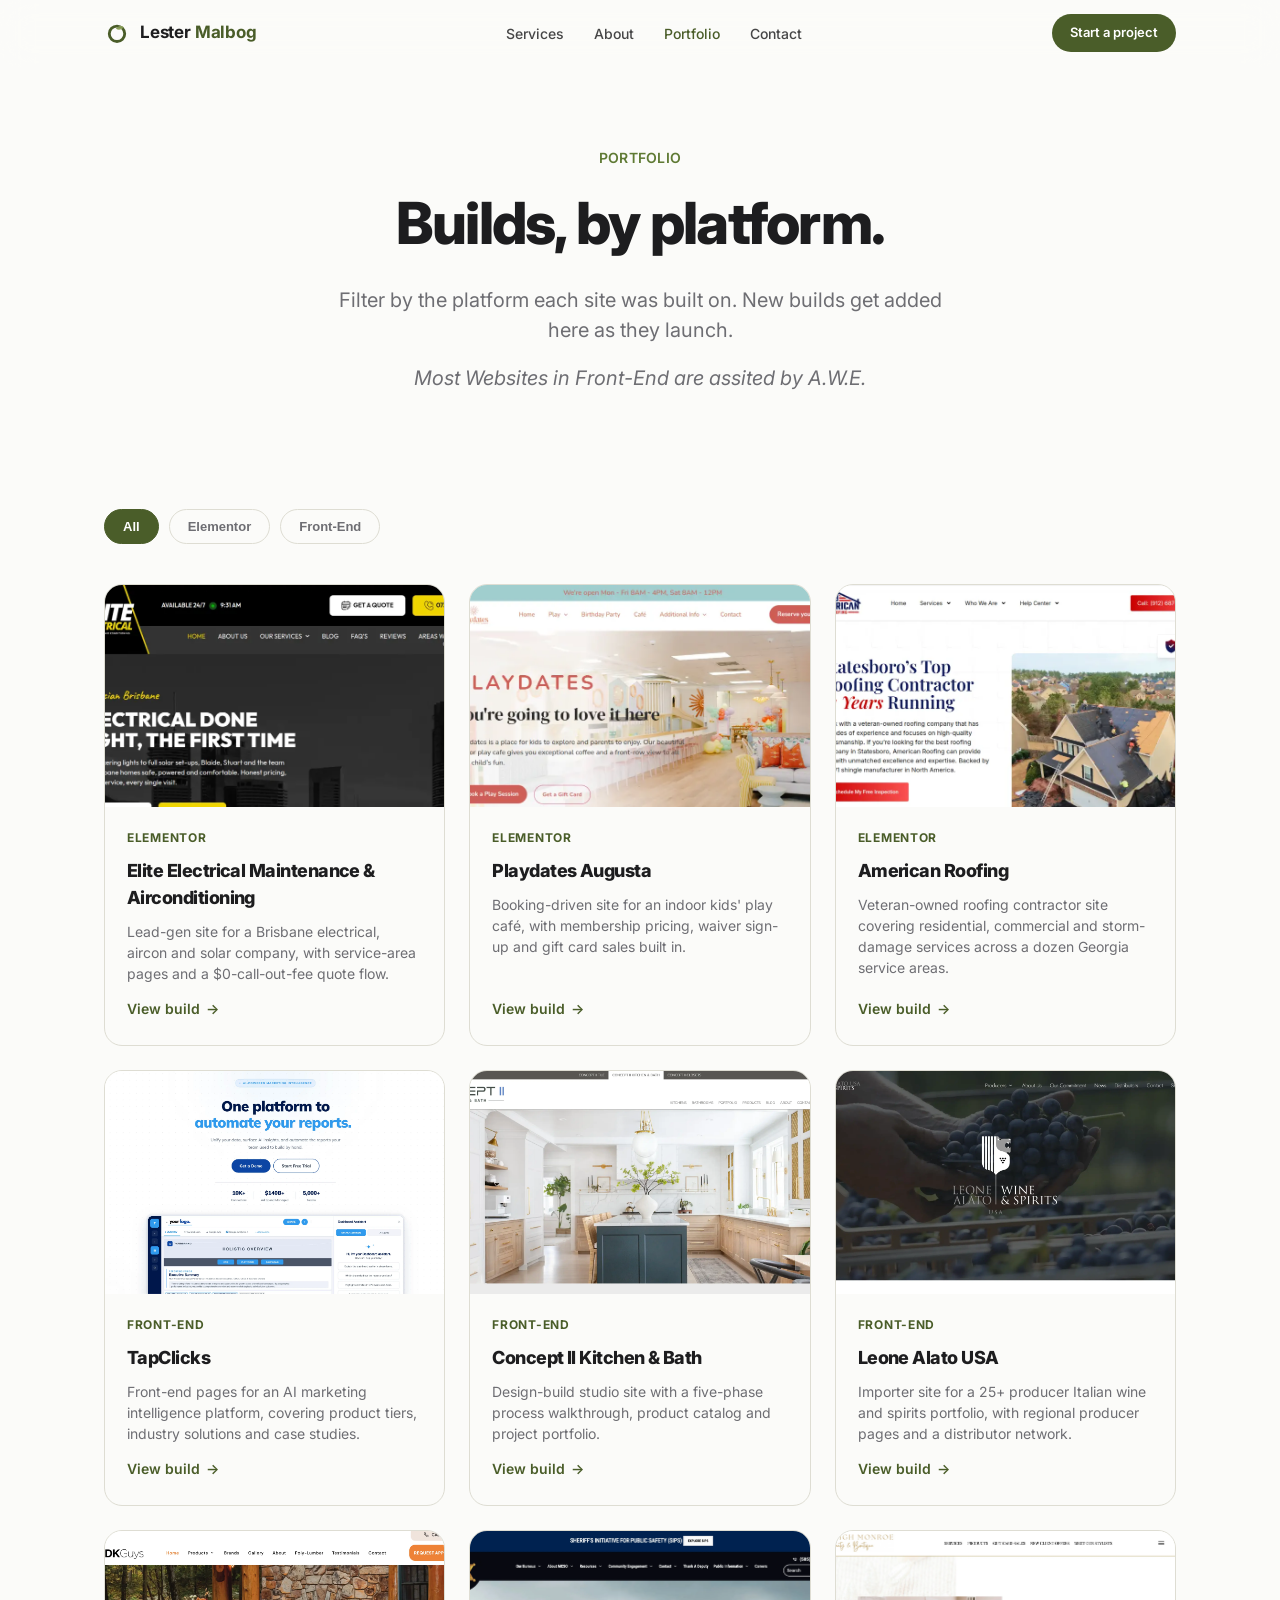
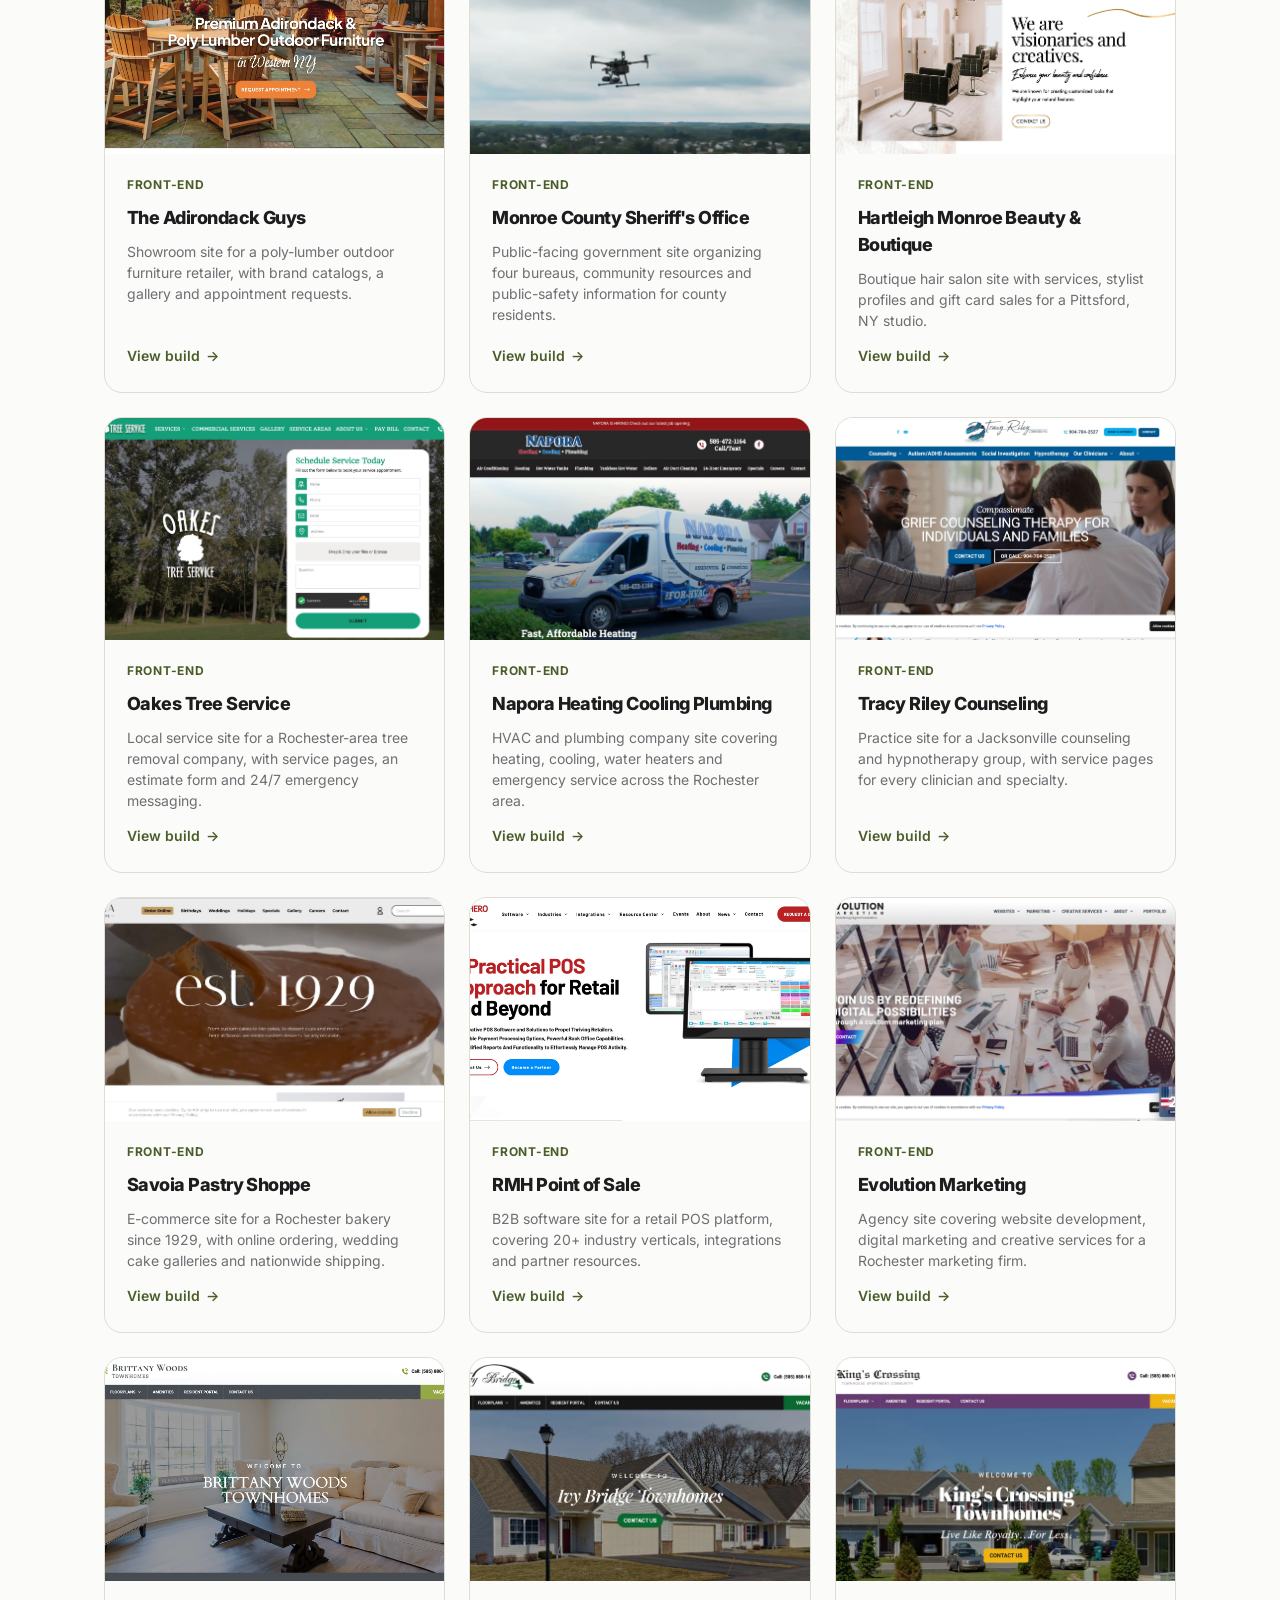
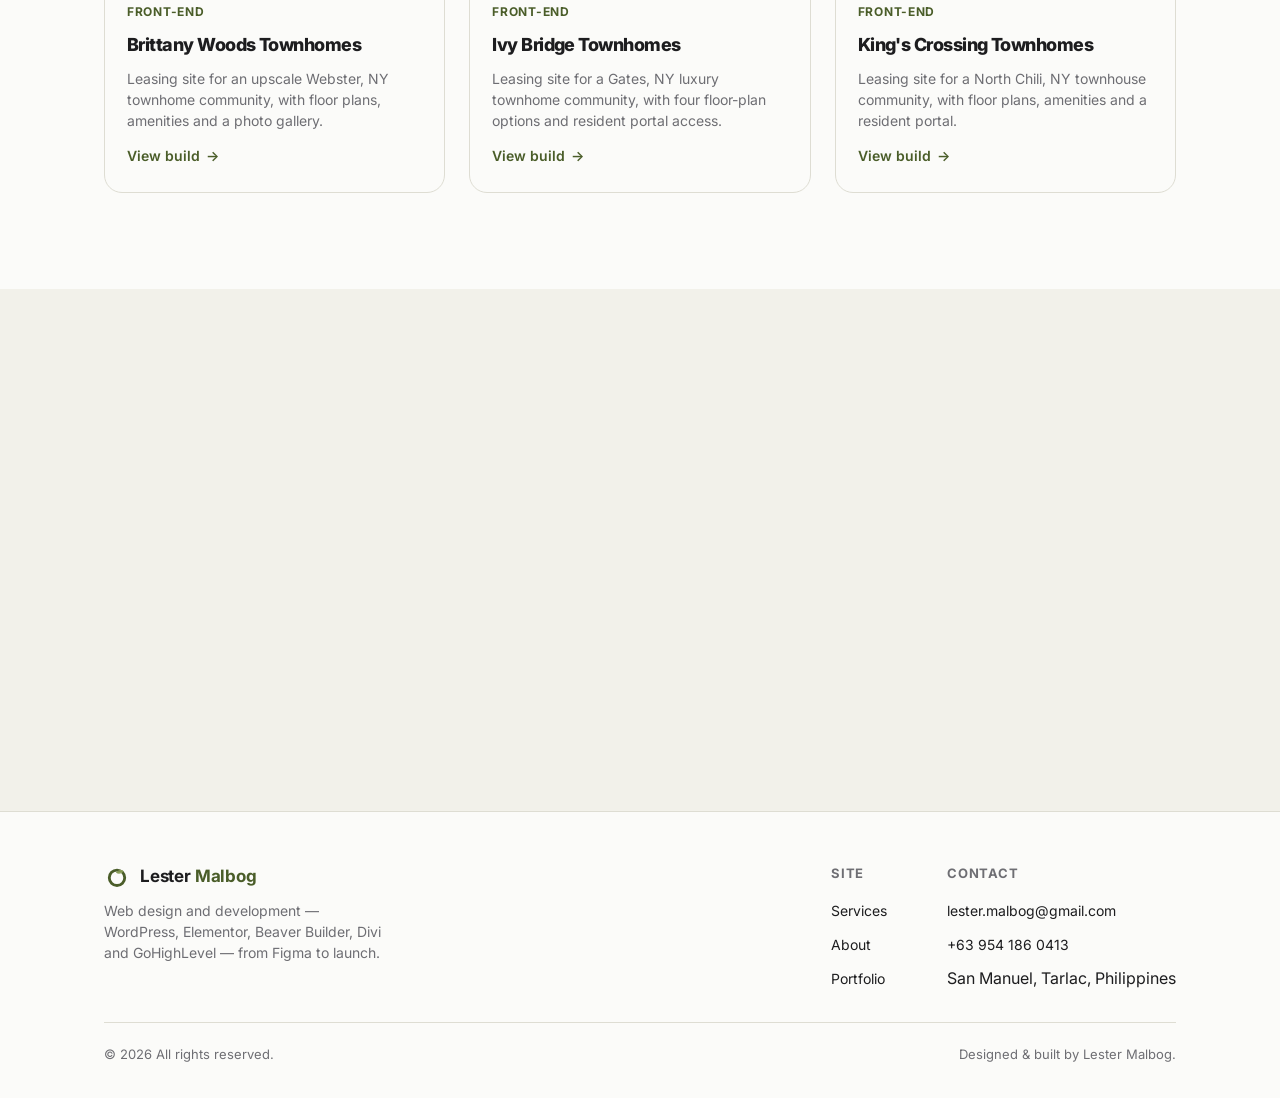
==== portfolio.html @ cedd26c0 "Update portfolio.html" ====
<!DOCTYPE html>
<html lang="en">
<head>
<meta charset="UTF-8">
<meta name="viewport" content="width=device-width, initial-scale=1.0">
<title>Portfolio — Lesster Malbog</title>
<meta name="description" content="A look at Olive Web Agency's recent website builds across WordPress, Elementor, Beaver Builder, Divi and GoHighLevel.">
<link rel="icon" type="image/svg+xml" href="assets/favicon.svg">
<link rel="stylesheet" href="css/style.css">
</head>
<body>

<nav class="nav">
  <div class="nav-inner">
    <a href="index.html" class="brand">
      <img src="assets/logo.svg" alt="Olive Web Agency mark">
      <span class="brand-word">Lester <em>Malbog</em></span>
    </a>
    <ul class="nav-links">
      <li><a href="index.html#services">Services</a></li>
      <li><a href="index.html#about">About</a></li>
      <li><a href="portfolio.html" class="active">Portfolio</a></li>
      <li><a href="index.html#contact">Contact</a></li>
    </ul>
    <a href="index.html#contact" class="nav-cta">Start a project</a>
    <button class="nav-toggle" aria-label="Toggle menu" aria-expanded="false">
      <span></span><span></span><span></span>
    </button>
  </div>
</nav>

<header class="page-hero">
  <div class="wrap">
    <p class="eyebrow">PORTFOLIO</p>
    <h1>Builds, by platform.</h1>
    <p class="section-lede" style="margin-left:auto;margin-right:auto;text-align:center;">Filter by the platform each site was built on. New builds get added here as they launch.</p>
    <p class="section-lede" style="margin-left:auto;margin-right:auto;text-align:center;"><em>Most Websites in Front-End are assited by A.W.E.</em></p>
  </div>
</header>

<section class="section">
  <div class="wrap">
    <div class="filter-row" data-portfolio-filters></div>
    <div class="portfolio-grid" data-portfolio-full></div>
  </div>
</section>

<section class="section tint" id="contact">
  <div class="wrap">
    <div class="cta-band reveal">
      <h2>Like what you see?</h2>
      <p>Let's talk about your build — new site, migration, or a fix for something that isn't working right.</p>
      <div class="btn-row" style="justify-content:center;">
        <a href="mailto:lester.malbog@gmail.com" class="btn btn-primary">Email lester.malbog@gmail.com</a>
        <a href="tel:+639541860415" class="btn btn-ghost">Call +63 954 186 0415</a>
      </div>
    </div>
  </div>
</section>

<footer class="footer">
  <div class="wrap">
    <div class="footer-top">
      <div class="footer-brand">
        <a href="index.html" class="brand">
          <img src="assets/logo.svg" alt="Olive Web Agency mark">
          <span class="brand-word">Lester <em>Malbog</em></span>
        </a>
        <p>Web design and development — WordPress, Elementor, Beaver Builder, Divi and GoHighLevel — from Figma to launch.</p>
      </div>
      <div class="footer-cols">
        <div class="footer-col">
          <h4>Site</h4>
          <ul>
            <li><a href="index.html#services">Services</a></li>
            <li><a href="index.html#about">About</a></li>
            <li><a href="portfolio.html">Portfolio</a></li>
          </ul>
        </div>
        <div class="footer-col">
          <h4>Contact</h4>
          <ul>
            <li><a href="mailto:lester.malbog@gmail.com">lester.malbog@gmail.com</a></li>
            <li><a href="tel:+639541860415">+63 954 186 0413</a></li>
            <li>San Manuel, Tarlac, Philippines</li>
          </ul>
        </div>
      </div>
    </div>
    <div class="footer-bottom">
      <span>&copy; 2026 All rights reserved.</span>
      <span>Designed &amp; built by Lester Malbog.</span>
    </div>
  </div>
</footer>

<script src="js/portfolio-data.js"></script>
<script src="js/main.js"></script>
</body>
</html>
---- css/style.css ----
/* =========================================================
   Olive Web Agency — Design System
   Apple-style structure & motion, olive-green palette.
   ========================================================= */

@import url('https://fonts.googleapis.com/css2?family=Inter:wght@400;500;600;700;800;900&display=swap');

:root{
  /* Palette */
  --paper:      #FBFBF9; /* primary background, warm off-white */
  --tint:       #F2F1EA; /* alternating section background */
  --tint-deep:  #EAE8DC; /* card / hover surface */
  --ink:        #1D1D1F; /* primary text, Apple's near-black */
  --gray:       #6E6E73; /* secondary text */
  --line:       #DEDDD3; /* hairline dividers */

  --olive-900:  #2E3A1C;
  --olive-700:  #4A5D29; /* brand primary */
  --olive-600:  #5F7A34; /* interactive */
  --olive-500:  #77914A;
  --olive-400:  #8FA35E; /* light accent */
  --olive-100:  #E7EBD9; /* soft tint */

  --radius-lg: 28px;
  --radius-md: 18px;
  --radius-sm: 10px;

  --maxw: 1120px;

  --ease: cubic-bezier(.22,.61,.36,1);
}

*{ box-sizing: border-box; }

html{ scroll-behavior: smooth; }

@media (prefers-reduced-motion: reduce){
  html{ scroll-behavior: auto; }
  *{ animation-duration: 0.001ms !important; animation-iteration-count: 1 !important; transition-duration: 0.001ms !important; }
}

body{
  margin: 0;
  font-family: 'Inter', -apple-system, BlinkMacSystemFont, 'Segoe UI', Roboto, sans-serif;
  background: var(--paper);
  color: var(--ink);
  -webkit-font-smoothing: antialiased;
  line-height: 1.5;
}

img{ max-width: 100%; display: block; }

a{ color: inherit; text-decoration: none; }

:focus-visible{
  outline: 2px solid var(--olive-600);
  outline-offset: 3px;
  border-radius: 4px;
}

.wrap{
  max-width: var(--maxw);
  margin: 0 auto;
  padding: 0 24px;
}

/* ---------- Typography ---------- */

h1, h2, h3{
  font-weight: 800;
  letter-spacing: -0.03em;
  margin: 0;
}

.eyebrow{
  font-size: 14px;
  font-weight: 600;
  color: var(--olive-600);
  letter-spacing: 0.02em;
  margin: 0 0 12px;
}

.section-title{
  font-size: clamp(30px, 4vw, 46px);
  line-height: 1.08;
}

.section-lede{
  font-size: clamp(17px, 1.6vw, 20px);
  color: var(--gray);
  max-width: 620px;
  margin: 16px 0 0;
  font-weight: 400;
  letter-spacing: 0;
}

p{ margin: 0; }

/* ---------- Nav ---------- */

.nav{
  position: sticky;
  top: 0;
  z-index: 100;
  background: rgba(251,251,249,0.78);
  backdrop-filter: saturate(180%) blur(16px);
  -webkit-backdrop-filter: saturate(180%) blur(16px);
  border-bottom: 1px solid transparent;
  transition: border-color .3s var(--ease);
}
.nav.scrolled{ border-bottom-color: var(--line); }

.nav-inner{
  max-width: var(--maxw);
  margin: 0 auto;
  padding: 14px 24px;
  display: flex;
  align-items: center;
  justify-content: space-between;
}

.brand{ display: flex; align-items: center; gap: 10px; }
.brand img{ height: 26px; width: auto; }
.brand-word{
  font-size: 17px;
  font-weight: 700;
  letter-spacing: -0.01em;
}
.brand-word em{ color: var(--olive-700); font-style: normal; }

.nav-links{
  display: flex;
  gap: 30px;
  list-style: none;
  margin: 0; padding: 0;
}
.nav-links a{
  font-size: 14px;
  font-weight: 500;
  color: var(--ink);
  opacity: 0.82;
  transition: opacity .2s;
}
.nav-links a:hover{ opacity: 1; }
.nav-links a.active{ color: var(--olive-700); opacity: 1; }

.nav-cta{
  font-size: 13px;
  font-weight: 600;
  background: var(--olive-700);
  color: #fff;
  padding: 9px 18px;
  border-radius: 999px;
  transition: background .2s;
  white-space: nowrap;
}
.nav-cta:hover{ background: var(--olive-900); }

.nav-toggle{
  display: none;
  background: none;
  border: none;
  cursor: pointer;
  padding: 6px;
}
.nav-toggle span{
  display: block;
  width: 22px;
  height: 2px;
  background: var(--ink);
  margin: 5px 0;
  transition: transform .25s, opacity .25s;
}

/* ---------- Buttons ---------- */

.btn{
  display: inline-flex;
  align-items: center;
  justify-content: center;
  gap: 8px;
  font-size: 15px;
  font-weight: 600;
  padding: 13px 26px;
  border-radius: 999px;
  transition: transform .2s var(--ease), background .2s, box-shadow .2s;
  cursor: pointer;
  border: none;
}
.btn-primary{ background: var(--olive-700); color: #fff; }
.btn-primary:hover{ background: var(--olive-900); transform: translateY(-1px); }
.btn-ghost{ background: transparent; color: var(--olive-700); border: 1px solid var(--line); }
.btn-ghost:hover{ border-color: var(--olive-600); background: var(--olive-100); }
.btn-row{ display: flex; gap: 14px; flex-wrap: wrap; }

/* ---------- Hero ---------- */

.hero{
  padding: 108px 0 64px;
  text-align: center;
}
.hero h1{
  font-size: clamp(40px, 7vw, 80px);
  line-height: 1.03;
  max-width: 900px;
  margin: 0 auto;
}
.hero h1 .accent{ color: var(--olive-700); }
.hero-sub{
  font-size: clamp(18px, 2vw, 22px);
  color: var(--gray);
  max-width: 620px;
  margin: 22px auto 0;
  font-weight: 400;
}
.hero .btn-row{ justify-content: center; margin-top: 34px; }

/* Hero visual: abstract "browser build" mockup */
.hero-visual{
  margin: 72px auto 0;
  max-width: 980px;
  position: relative;
}
.mock-window{
  background: linear-gradient(180deg, #fff, var(--tint));
  border: 1px solid var(--line);
  border-radius: var(--radius-lg);
  box-shadow: 0 40px 90px -30px rgba(46,58,28,0.28);
  overflow: hidden;
  transform: translateY(0);
  animation: rise .9s var(--ease) both;
}
@keyframes rise{
  from{ opacity: 0; transform: translateY(28px) scale(.98); }
  to{ opacity: 1; transform: translateY(0) scale(1); }
}
.mock-bar{
  display: flex;
  align-items: center;
  gap: 7px;
  padding: 14px 18px;
  border-bottom: 1px solid var(--line);
  background: #fff;
}
.mock-dot{ width: 10px; height: 10px; border-radius: 50%; background: var(--line); }
.mock-bar .mock-dot:nth-child(1){ background: var(--olive-400); }
.mock-bar .mock-dot:nth-child(2){ background: var(--olive-500); }
.mock-bar .mock-dot:nth-child(3){ background: var(--olive-700); }
.mock-url{
  margin-left: 12px;
  font-size: 12px;
  color: var(--gray);
  background: var(--tint);
  border-radius: 6px;
  padding: 5px 14px;
  flex: 1;
  max-width: 280px;
}
.mock-body{
  padding: 40px 44px 52px;
  display: grid;
  gap: 16px;
}
.mock-line{ height: 14px; border-radius: 7px; background: var(--tint-deep); }
.mock-line.w-60{ width: 60%; }
.mock-line.w-40{ width: 40%; }
.mock-line.w-90{ width: 90%; }
.mock-blocks{
  display: grid;
  grid-template-columns: repeat(3,1fr);
  gap: 16px;
  margin-top: 10px;
}
.mock-block{
  height: 92px;
  border-radius: var(--radius-sm);
  background: linear-gradient(135deg, var(--olive-100), var(--tint-deep));
  border: 1px solid var(--line);
}

/* ---------- Logos / trust strip ---------- */

.trust{
  padding: 40px 0;
  border-top: 1px solid var(--line);
  border-bottom: 1px solid var(--line);
}
.trust-inner{
  display: flex;
  align-items: center;
  justify-content: center;
  gap: 46px;
  flex-wrap: wrap;
  text-align: center;
}
.trust-item{
  font-size: 14px;
  font-weight: 600;
  color: var(--gray);
  letter-spacing: 0.01em;
}
.trust-label{
  font-size: 12px;
  text-transform: uppercase;
  letter-spacing: 0.08em;
  color: var(--gray);
  margin-right: 6px;
}

/* ---------- Generic section ---------- */

.section{ padding: 96px 0; }
.section.tint{ background: var(--tint); }
.section-head{ margin-bottom: 52px; }
.section-head.center{ text-align: center; }
.section-head.center .section-lede{ margin-left: auto; margin-right: auto; }

/* ---------- Stats ---------- */

.stats{
  display: grid;
  grid-template-columns: repeat(4, 1fr);
  gap: 24px;
  margin-top: 20px;
}
.stat{
  text-align: center;
  padding: 28px 12px;
}
.stat .num{
  font-size: clamp(34px, 4vw, 48px);
  font-weight: 800;
  color: var(--olive-700);
  letter-spacing: -0.02em;
}
.stat .label{
  font-size: 14px;
  color: var(--gray);
  margin-top: 6px;
}

/* ---------- Services grid ---------- */

.service-grid{
  display: grid;
  grid-template-columns: repeat(3, 1fr);
  gap: 20px;
}
.service-card{
  background: var(--paper);
  border: 1px solid var(--line);
  border-radius: var(--radius-md);
  padding: 32px 28px;
  transition: transform .3s var(--ease), box-shadow .3s var(--ease), border-color .3s;
}
.service-card:hover{
  transform: translateY(-4px);
  box-shadow: 0 24px 48px -28px rgba(46,58,28,0.35);
  border-color: var(--olive-400);
}
.service-icon{
  width: 44px; height: 44px;
  border-radius: 12px;
  background: var(--olive-100);
  display: flex; align-items: center; justify-content: center;
  margin-bottom: 20px;
  color: var(--olive-700);
}
.service-card h3{
  font-size: 19px;
  font-weight: 700;
  letter-spacing: -0.01em;
  margin-bottom: 10px;
}
.service-card p{
  font-size: 15px;
  color: var(--gray);
  line-height: 1.55;
}

/* ---------- Skills ---------- */

.skills-grid{
  display: grid;
  grid-template-columns: repeat(4, 1fr);
  gap: 14px;
  margin-top: 20px;
}
.skill-chip{
  border: 1px solid var(--line);
  background: var(--paper);
  border-radius: var(--radius-sm);
  padding: 16px 18px;
  font-size: 14px;
  font-weight: 600;
  display: flex;
  align-items: center;
  gap: 10px;
}
.skill-chip .dot{
  width: 8px; height: 8px; border-radius: 50%;
  background: var(--olive-500);
  flex-shrink: 0;
}
.skill-group-title{
  font-size: 13px;
  text-transform: uppercase;
  letter-spacing: 0.08em;
  color: var(--olive-700);
  font-weight: 700;
  margin: 36px 0 14px;
}
.skill-group-title:first-child{ margin-top: 0; }

/* ---------- Timeline (track record) ---------- */

.timeline{
  border-left: 2px solid var(--line);
  margin-left: 6px;
  padding-left: 34px;
  display: grid;
  gap: 40px;
}
.timeline-item{ position: relative; }
.timeline-item::before{
  content: '';
  position: absolute;
  left: -41px;
  top: 4px;
  width: 12px; height: 12px;
  border-radius: 50%;
  background: var(--olive-600);
  border: 3px solid var(--paper);
  box-shadow: 0 0 0 2px var(--line);
}
.timeline-item .when{
  font-size: 13px;
  font-weight: 600;
  color: var(--gray);
  text-transform: uppercase;
  letter-spacing: 0.06em;
}
.timeline-item h3{
  font-size: 19px;
  margin: 6px 0 6px;
}
.timeline-item h3 span{ color: var(--olive-700); }
.timeline-item p{
  font-size: 15px;
  color: var(--gray);
  max-width: 620px;
}

/* ---------- Portfolio grid & cards ---------- */

.filter-row{
  display: flex;
  flex-wrap: wrap;
  gap: 10px;
  margin-bottom: 40px;
}
.filter-btn{
  border: 1px solid var(--line);
  background: var(--paper);
  padding: 9px 18px;
  border-radius: 999px;
  font-size: 13px;
  font-weight: 600;
  color: var(--gray);
  cursor: pointer;
  transition: all .2s;
}
.filter-btn:hover{ border-color: var(--olive-400); color: var(--ink); }
.filter-btn.active{
  background: var(--olive-700);
  border-color: var(--olive-700);
  color: #fff;
}

.portfolio-grid{
  display: grid;
  grid-template-columns: repeat(3, 1fr);
  gap: 24px;
}
.portfolio-card{
  border: 1px solid var(--line);
  border-radius: var(--radius-md);
  overflow: hidden;
  background: var(--paper);
  transition: transform .3s var(--ease), box-shadow .3s var(--ease);
  display: flex;
  flex-direction: column;
}
.portfolio-card:hover{
  transform: translateY(-5px);
  box-shadow: 0 30px 60px -30px rgba(46,58,28,0.35);
}
.portfolio-thumb{
  aspect-ratio: 16/10.5;
  background: linear-gradient(135deg, var(--olive-100), var(--tint-deep));
  position: relative;
  overflow: hidden;
}
.portfolio-thumb img{
  width: 100%; height: 100%; object-fit: cover;
}
.portfolio-thumb .placeholder-mark{
  position: absolute; inset: 0;
  display: flex; align-items: center; justify-content: center;
  opacity: 0.35;
}
.portfolio-body{ padding: 22px 22px 26px; display: flex; flex-direction: column; gap: 10px; flex: 1; }
.portfolio-tag{
  font-size: 12px;
  font-weight: 700;
  color: var(--olive-700);
  text-transform: uppercase;
  letter-spacing: 0.06em;
}
.portfolio-card h3{ font-size: 18px; }
.portfolio-card p{ font-size: 14px; color: var(--gray); flex: 1; }
.portfolio-link{
  font-size: 14px;
  font-weight: 600;
  color: var(--olive-700);
  display: inline-flex;
  align-items: center;
  gap: 6px;
  margin-top: 4px;
}
.portfolio-link .arrow{ transition: transform .2s; }
.portfolio-card:hover .portfolio-link .arrow{ transform: translateX(3px); }

.portfolio-empty{
  text-align: center;
  padding: 80px 20px;
  color: var(--gray);
  border: 1px dashed var(--line);
  border-radius: var(--radius-md);
}

/* ---------- CTA band ---------- */

.cta-band{
  background: var(--olive-900);
  color: #fff;
  border-radius: var(--radius-lg);
  padding: 64px 40px;
  text-align: center;
  margin: 0 24px;
}
.cta-band h2{ color: #fff; font-size: clamp(28px, 3.6vw, 40px); }
.cta-band p{ color: rgba(255,255,255,0.72); max-width: 520px; margin: 14px auto 30px; font-size: 16px; }
.cta-band .btn-primary{ background: #fff; color: var(--olive-900); }
.cta-band .btn-primary:hover{ background: var(--olive-100); }
.cta-band .btn-ghost{ border-color: rgba(255,255,255,0.3); color: #fff; }
.cta-band .btn-ghost:hover{ background: rgba(255,255,255,0.08); border-color: rgba(255,255,255,0.5); }

/* ---------- Footer ---------- */

.footer{
  border-top: 1px solid var(--line);
  padding: 52px 0 34px;
}
.footer-top{
  display: flex;
  justify-content: space-between;
  align-items: flex-start;
  gap: 40px;
  flex-wrap: wrap;
  padding-bottom: 32px;
}
.footer-brand p{
  color: var(--gray);
  font-size: 14px;
  max-width: 280px;
  margin-top: 10px;
}
.footer-cols{
  display: flex;
  gap: 60px;
  flex-wrap: wrap;
}
.footer-col h4{
  font-size: 13px;
  text-transform: uppercase;
  letter-spacing: 0.06em;
  color: var(--gray);
  margin: 0 0 14px;
}
.footer-col ul{ list-style: none; margin: 0; padding: 0; display: grid; gap: 10px; }
.footer-col a{ font-size: 14px; color: var(--ink); }
.footer-col a:hover{ color: var(--olive-700); }
.footer-bottom{
  border-top: 1px solid var(--line);
  padding-top: 22px;
  display: flex;
  justify-content: space-between;
  flex-wrap: wrap;
  gap: 10px;
  font-size: 13px;
  color: var(--gray);
}

/* ---------- Reveal on scroll ---------- */

.reveal{
  opacity: 0;
  transform: translateY(18px);
  transition: opacity .7s var(--ease), transform .7s var(--ease);
}
.reveal.in{ opacity: 1; transform: translateY(0); }

/* ---------- Page hero (portfolio page) ---------- */

.page-hero{
  padding: 80px 0 20px;
  text-align: center;
}
.page-hero h1{ font-size: clamp(34px, 5vw, 58px); }
.page-hero .section-lede{ margin: 18px auto 0; }

/* ---------- Responsive ---------- */

@media (max-width: 880px){
  .service-grid{ grid-template-columns: repeat(2,1fr); }
  .skills-grid{ grid-template-columns: repeat(2,1fr); }
  .portfolio-grid{ grid-template-columns: repeat(2,1fr); }
  .stats{ grid-template-columns: repeat(2,1fr); }
  .mock-blocks{ grid-template-columns: repeat(3,1fr); }
}

@media (max-width: 680px){
  .nav-links{
    position: absolute;
    top: 100%; left: 0; right: 0;
    background: var(--paper);
    flex-direction: column;
    gap: 0;
    border-bottom: 1px solid var(--line);
    max-height: 0;
    overflow: hidden;
    transition: max-height .3s var(--ease);
  }
  .nav-links.open{ max-height: 320px; }
  .nav-links li{ width: 100%; }
  .nav-links a{
    display: block;
    padding: 16px 24px;
    border-top: 1px solid var(--line);
    opacity: 1;
  }
  .nav-cta{ display: none; }
  .nav-toggle{ display: block; }

  .service-grid{ grid-template-columns: 1fr; }
  .skills-grid{ grid-template-columns: 1fr 1fr; }
  .portfolio-grid{ grid-template-columns: 1fr; }
  .stats{ grid-template-columns: 1fr 1fr; }
  .footer-top{ flex-direction: column; }
  .mock-body{ padding: 26px 20px 34px; }
  .mock-blocks{ grid-template-columns: 1fr; }
  .cta-band{ margin: 0 16px; padding: 48px 24px; }
}
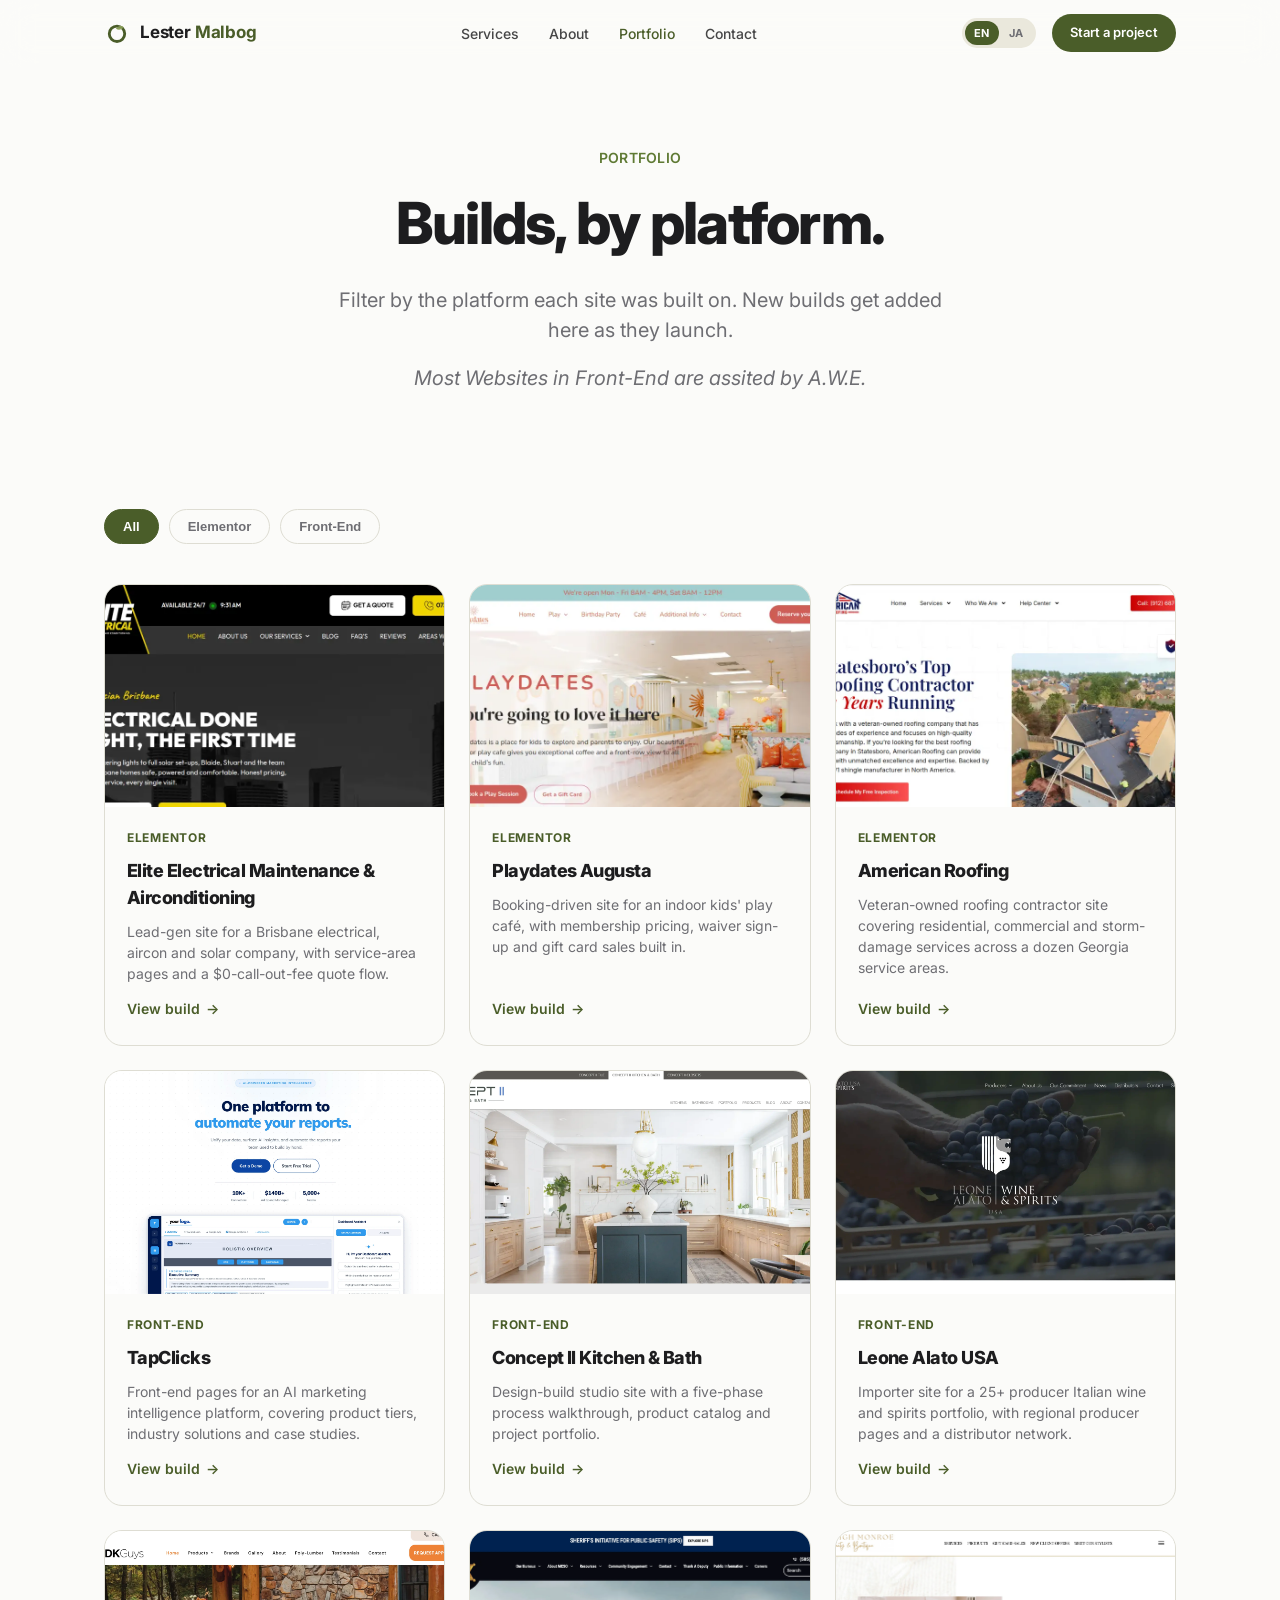
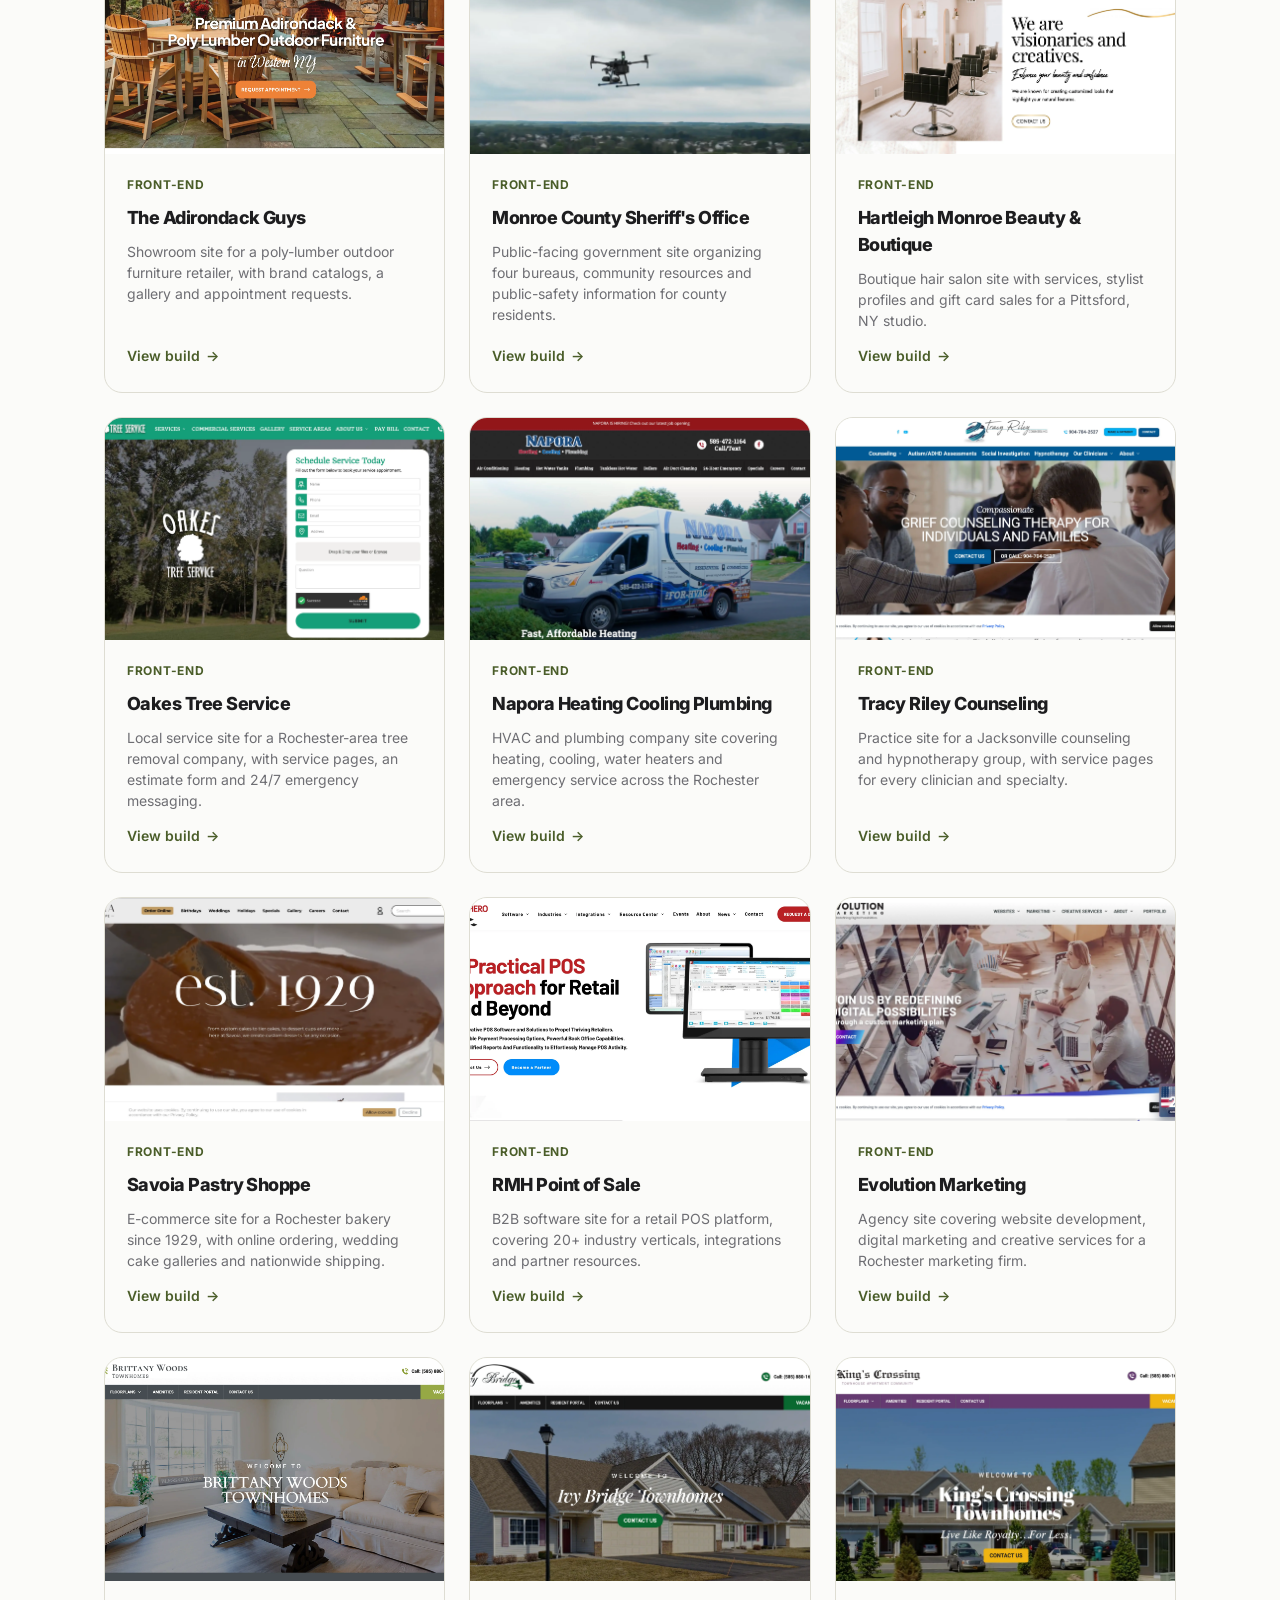
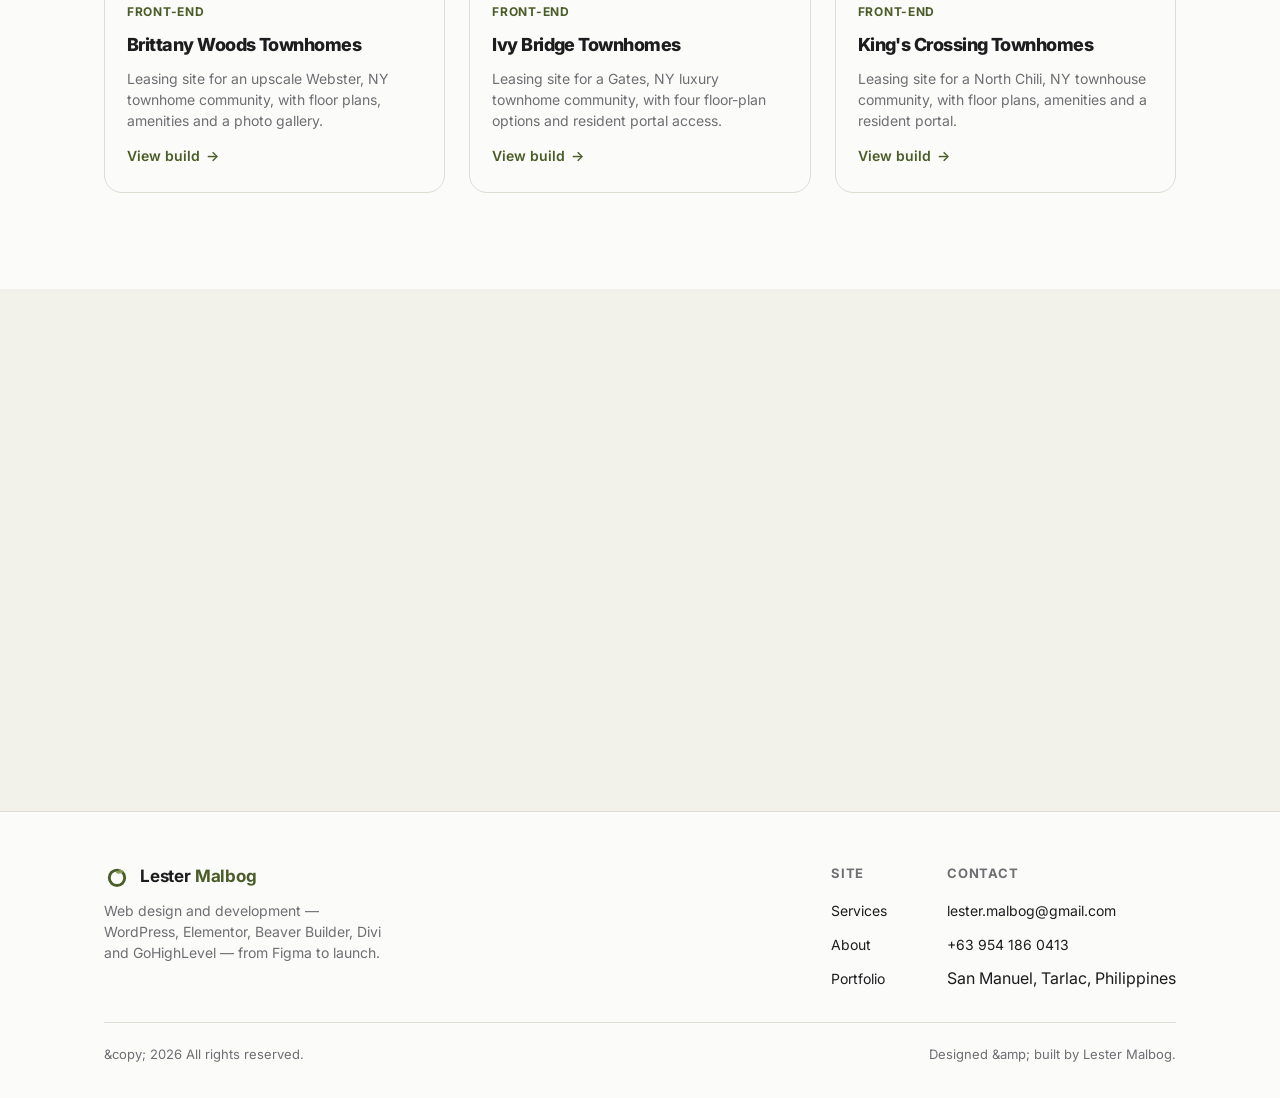
==== commit 2711e32c: "Add files via upload" ====
--- a/portfolio.html
+++ b/portfolio.html
@@ -3,8 +3,8 @@
 <head>
 <meta charset="UTF-8">
 <meta name="viewport" content="width=device-width, initial-scale=1.0">
-<title>Portfolio — Lesster Malbog</title>
-<meta name="description" content="A look at Olive Web Agency's recent website builds across WordPress, Elementor, Beaver Builder, Divi and GoHighLevel.">
+<title data-i18n="portfolio.meta.title">Portfolio — Lesster Malbog</title>
+<meta name="description" data-i18n-attr="content:portfolio.meta.description" content="A look at Olive Web Agency's recent website builds across WordPress, Elementor, Beaver Builder, Divi and GoHighLevel.">
 <link rel="icon" type="image/svg+xml" href="assets/favicon.svg">
 <link rel="stylesheet" href="css/style.css">
 </head>
@@ -17,24 +17,35 @@
       <span class="brand-word">Lester <em>Malbog</em></span>
     </a>
     <ul class="nav-links">
-      <li><a href="index.html#services">Services</a></li>
-      <li><a href="index.html#about">About</a></li>
-      <li><a href="portfolio.html" class="active">Portfolio</a></li>
-      <li><a href="index.html#contact">Contact</a></li>
+      <li><a href="index.html#services" data-i18n="nav.services">Services</a></li>
+      <li><a href="index.html#about" data-i18n="nav.about">About</a></li>
+      <li><a href="portfolio.html" class="active" data-i18n="nav.portfolio">Portfolio</a></li>
+      <li><a href="index.html#contact" data-i18n="nav.contact">Contact</a></li>
     </ul>
-    <a href="index.html#contact" class="nav-cta">Start a project</a>
-    <button class="nav-toggle" aria-label="Toggle menu" aria-expanded="false">
-      <span></span><span></span><span></span>
-    </button>
+
+    <div class="nav-actions">
+      <div class="lang-switch" role="radiogroup" aria-label="Language / 言語">
+        <input type="radio" id="lang-en" name="site-lang" value="en" checked>
+        <label for="lang-en">EN</label>
+        <input type="radio" id="lang-ja" name="site-lang" value="ja">
+        <label for="lang-ja">JA</label>
+        <span class="lang-thumb" aria-hidden="true"></span>
+      </div>
+
+      <a href="index.html#contact" class="nav-cta" data-i18n="nav.cta">Start a project</a>
+      <button class="nav-toggle" aria-label="Toggle menu" aria-expanded="false">
+        <span></span><span></span><span></span>
+      </button>
+    </div>
   </div>
 </nav>
 
 <header class="page-hero">
   <div class="wrap">
-    <p class="eyebrow">PORTFOLIO</p>
-    <h1>Builds, by platform.</h1>
-    <p class="section-lede" style="margin-left:auto;margin-right:auto;text-align:center;">Filter by the platform each site was built on. New builds get added here as they launch.</p>
-    <p class="section-lede" style="margin-left:auto;margin-right:auto;text-align:center;"><em>Most Websites in Front-End are assited by A.W.E.</em></p>
+    <p class="eyebrow" data-i18n="portfolio.eyebrow">PORTFOLIO</p>
+    <h1 data-i18n="portfolio.h1">Builds, by platform.</h1>
+    <p class="section-lede" style="margin-left:auto;margin-right:auto;text-align:center;" data-i18n="portfolio.lede1">Filter by the platform each site was built on. New builds get added here as they launch.</p>
+    <p class="section-lede" style="margin-left:auto;margin-right:auto;text-align:center;"><em data-i18n="portfolio.lede2">Most Websites in Front-End are assited by A.W.E.</em></p>
   </div>
 </header>
 
@@ -48,11 +59,11 @@
 <section class="section tint" id="contact">
   <div class="wrap">
     <div class="cta-band reveal">
-      <h2>Like what you see?</h2>
-      <p>Let's talk about your build — new site, migration, or a fix for something that isn't working right.</p>
+      <h2 data-i18n="portfolio.cta.title">Like what you see?</h2>
+      <p data-i18n="portfolio.cta.lede">Let's talk about your build — new site, migration, or a fix for something that isn't working right.</p>
       <div class="btn-row" style="justify-content:center;">
-        <a href="mailto:lester.malbog@gmail.com" class="btn btn-primary">Email lester.malbog@gmail.com</a>
-        <a href="tel:+639541860415" class="btn btn-ghost">Call +63 954 186 0415</a>
+        <a href="mailto:lester.malbog@gmail.com" class="btn btn-primary"><span data-i18n="contact.email">Email</span> lester.malbog@gmail.com</a>
+        <a href="tel:+639541860413" class="btn btn-ghost"><span data-i18n="contact.call">Call</span> +63 954 186 0413</a>
       </div>
     </div>
   </div>
@@ -66,35 +77,36 @@
           <img src="assets/logo.svg" alt="Olive Web Agency mark">
           <span class="brand-word">Lester <em>Malbog</em></span>
         </a>
-        <p>Web design and development — WordPress, Elementor, Beaver Builder, Divi and GoHighLevel — from Figma to launch.</p>
+        <p data-i18n="footer.tagline">Web design and development — WordPress, Elementor, Beaver Builder, Divi and GoHighLevel — from Figma to launch.</p>
       </div>
       <div class="footer-cols">
         <div class="footer-col">
-          <h4>Site</h4>
+          <h4 data-i18n="footer.site">Site</h4>
           <ul>
-            <li><a href="index.html#services">Services</a></li>
-            <li><a href="index.html#about">About</a></li>
-            <li><a href="portfolio.html">Portfolio</a></li>
+            <li><a href="index.html#services" data-i18n="nav.services">Services</a></li>
+            <li><a href="index.html#about" data-i18n="nav.about">About</a></li>
+            <li><a href="portfolio.html" data-i18n="nav.portfolio">Portfolio</a></li>
           </ul>
         </div>
         <div class="footer-col">
-          <h4>Contact</h4>
+          <h4 data-i18n="footer.contact">Contact</h4>
           <ul>
             <li><a href="mailto:lester.malbog@gmail.com">lester.malbog@gmail.com</a></li>
-            <li><a href="tel:+639541860415">+63 954 186 0413</a></li>
-            <li>San Manuel, Tarlac, Philippines</li>
+            <li><a href="tel:+639541860413">+63 954 186 0413</a></li>
+            <li data-i18n="footer.address">San Manuel, Tarlac, Philippines</li>
           </ul>
         </div>
       </div>
     </div>
     <div class="footer-bottom">
-      <span>&copy; 2026 All rights reserved.</span>
-      <span>Designed &amp; built by Lester Malbog.</span>
+      <span data-i18n="footer.rights">&copy; 2026 All rights reserved.</span>
+      <span data-i18n="footer.builtby">Designed &amp; built by Lester Malbog.</span>
     </div>
   </div>
 </footer>
 
 <script src="js/portfolio-data.js"></script>
+<script src="js/i18n.js"></script>
 <script src="js/main.js"></script>
 </body>
 </html>
--- a/css/style.css
+++ b/css/style.css
@@ -155,6 +155,66 @@
   white-space: nowrap;
 }
 .nav-cta:hover{ background: var(--olive-900); }
+
+.nav-actions{
+  display: flex;
+  align-items: center;
+  gap: 16px;
+}
+
+/* ---------- Language toggle ---------- */
+
+.lang-switch{
+  position: relative;
+  display: inline-flex;
+  align-items: center;
+  background: var(--tint-deep);
+  border-radius: 999px;
+  padding: 3px;
+  height: 30px;
+  flex-shrink: 0;
+}
+.lang-switch input[type="radio"]{
+  position: absolute;
+  opacity: 0;
+  width: 1px; height: 1px;
+  pointer-events: none;
+}
+.lang-switch label{
+  position: relative;
+  z-index: 1;
+  width: 34px;
+  height: 24px;
+  display: flex;
+  align-items: center;
+  justify-content: center;
+  font-size: 11px;
+  font-weight: 700;
+  letter-spacing: 0.02em;
+  color: var(--gray);
+  cursor: pointer;
+  border-radius: 999px;
+  transition: color .2s var(--ease);
+  user-select: none;
+}
+.lang-switch input:checked + label{ color: #fff; }
+.lang-thumb{
+  position: absolute;
+  top: 3px; left: 3px;
+  width: 34px;
+  height: 24px;
+  background: var(--olive-700);
+  border-radius: 999px;
+  transition: transform .25s var(--ease);
+  z-index: 0;
+}
+.lang-switch input#lang-ja:checked ~ .lang-thumb{
+  transform: translateX(34px);
+}
+.lang-switch input:focus-visible + label{
+  outline: 2px solid var(--olive-600);
+  outline-offset: 2px;
+}
 
 .nav-toggle{
   display: none;
@@ -652,6 +712,7 @@
   }
   .nav-cta{ display: none; }
   .nav-toggle{ display: block; }
+  .nav-actions{ gap: 10px; }
 
   .service-grid{ grid-template-columns: 1fr; }
   .skills-grid{ grid-template-columns: 1fr 1fr; }
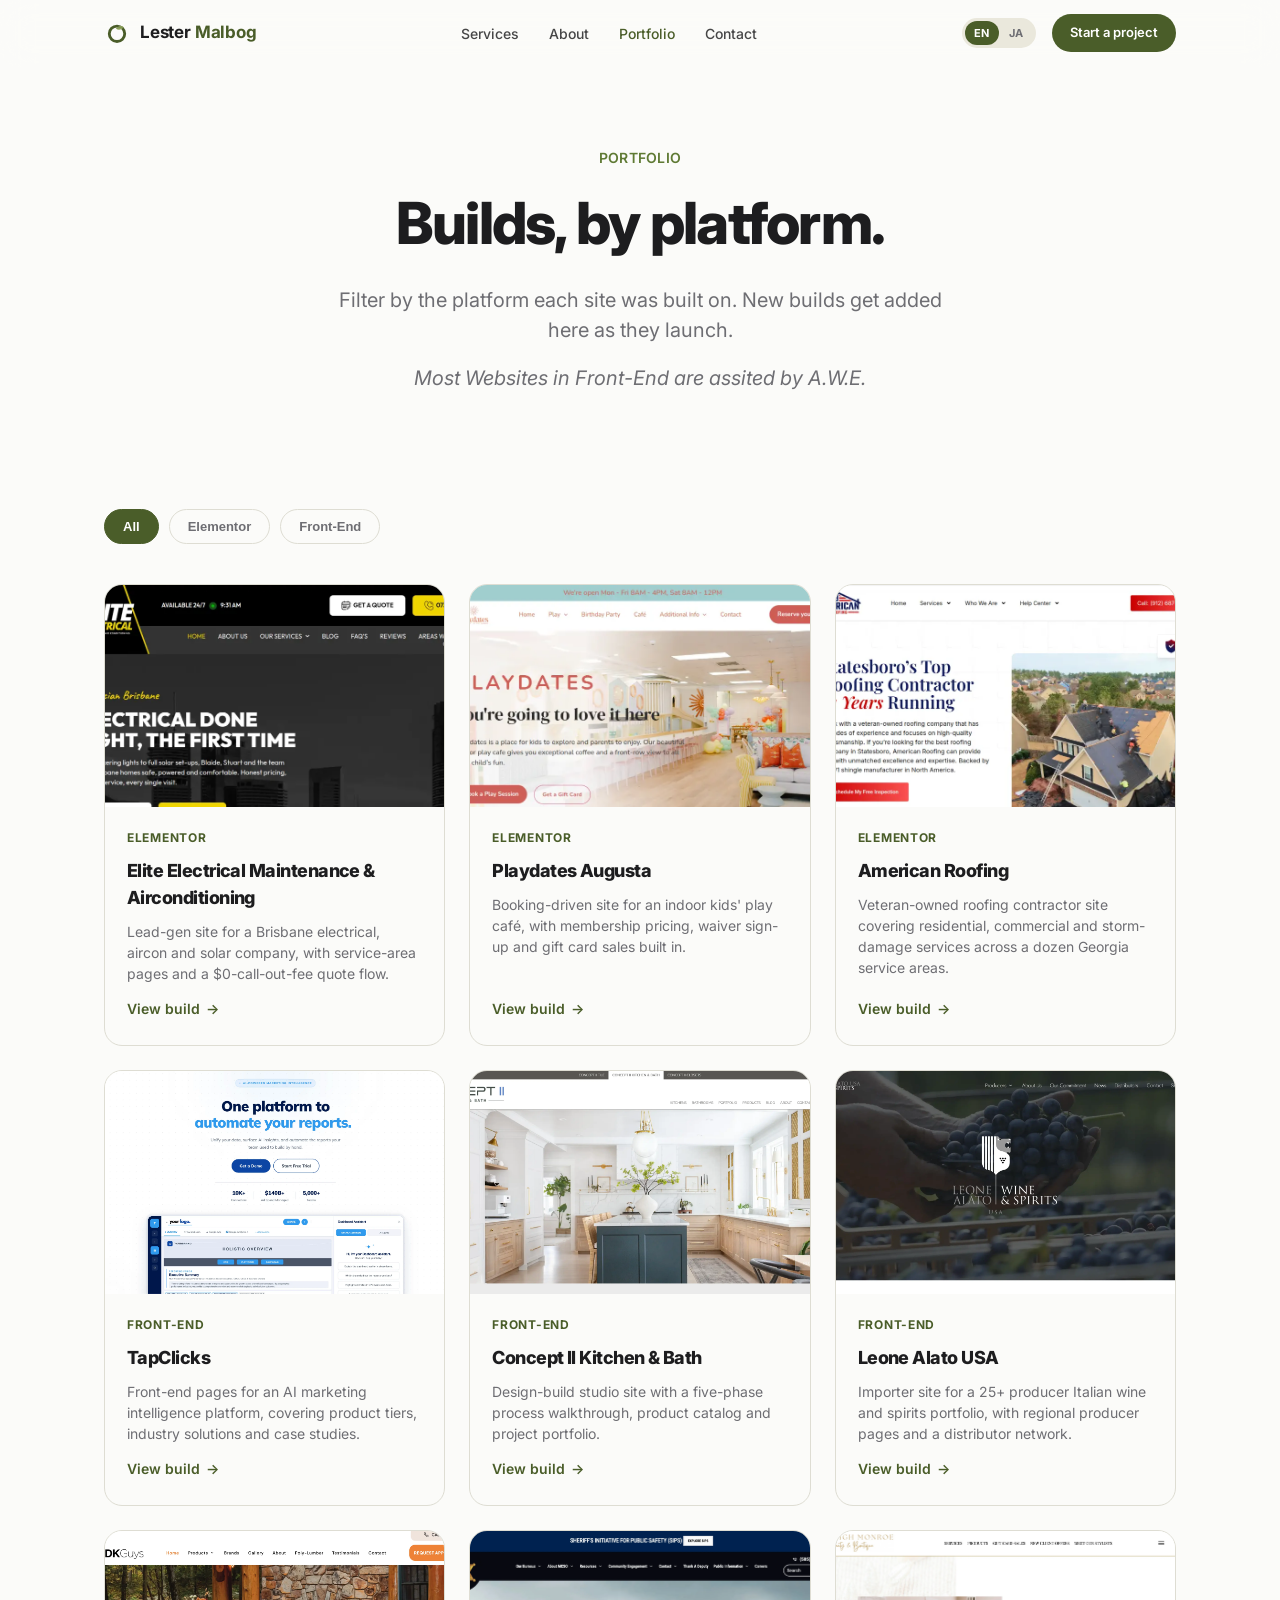
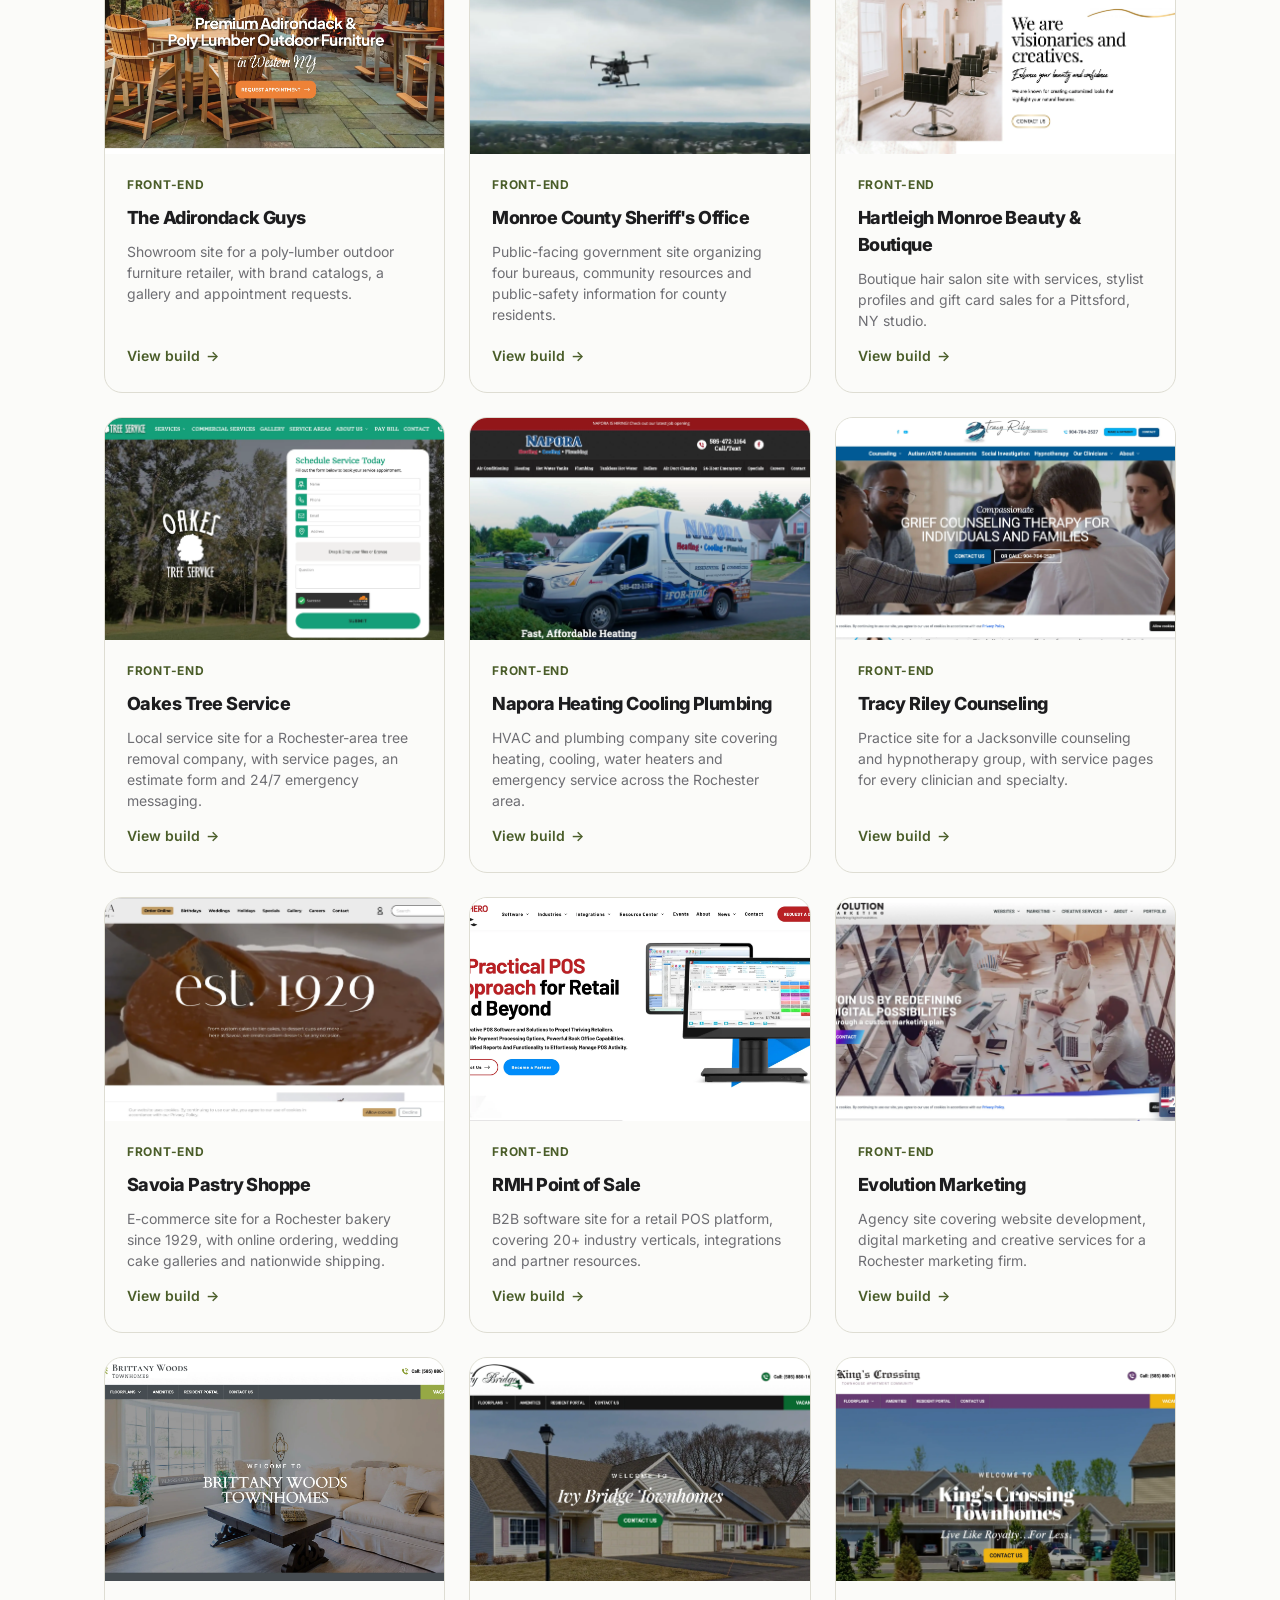
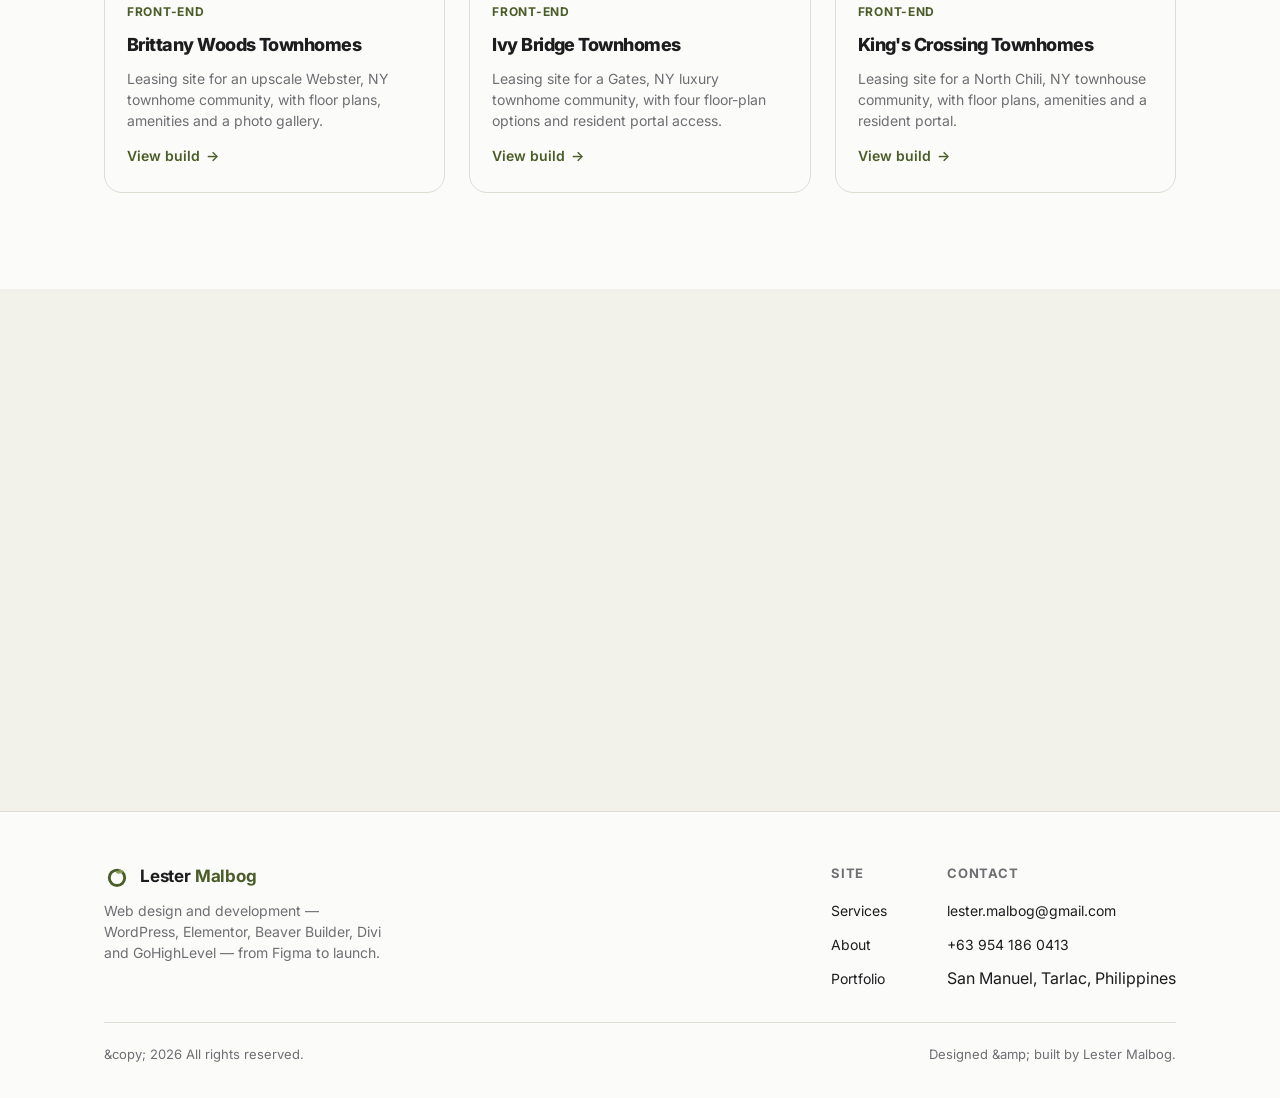
==== commit ed7b7630: "Update portfolio.html" ====
--- a/portfolio.html
+++ b/portfolio.html
@@ -45,7 +45,7 @@
     <p class="eyebrow" data-i18n="portfolio.eyebrow">PORTFOLIO</p>
     <h1 data-i18n="portfolio.h1">Builds, by platform.</h1>
     <p class="section-lede" style="margin-left:auto;margin-right:auto;text-align:center;" data-i18n="portfolio.lede1">Filter by the platform each site was built on. New builds get added here as they launch.</p>
-    <p class="section-lede" style="margin-left:auto;margin-right:auto;text-align:center;"><em data-i18n="portfolio.lede2">Most Websites in Front-End are assited by A.W.E.</em></p>
+    <p class="section-lede" style="margin-left:auto;margin-right:auto;text-align:center;"><em data-i18n="portfolio.lede2">Most Websites in Front-End are assited by me.</em></p>
   </div>
 </header>
 
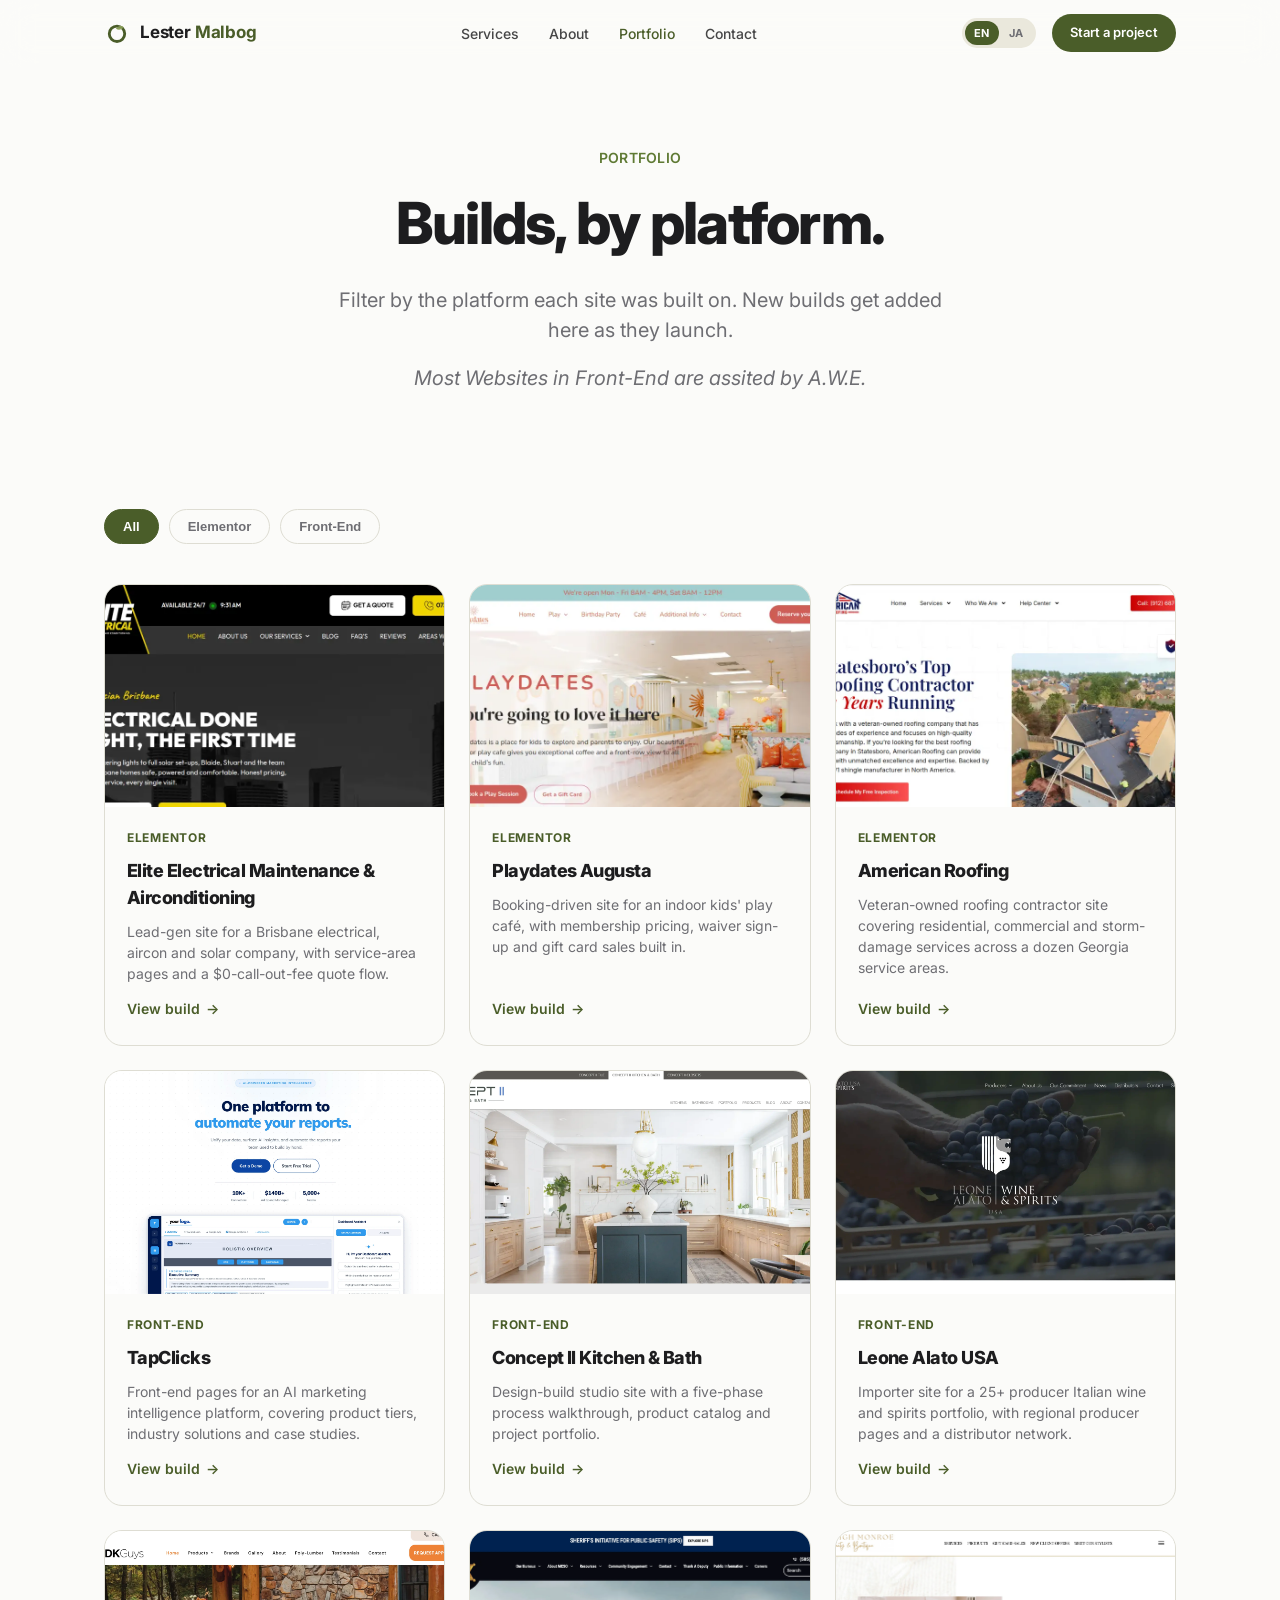
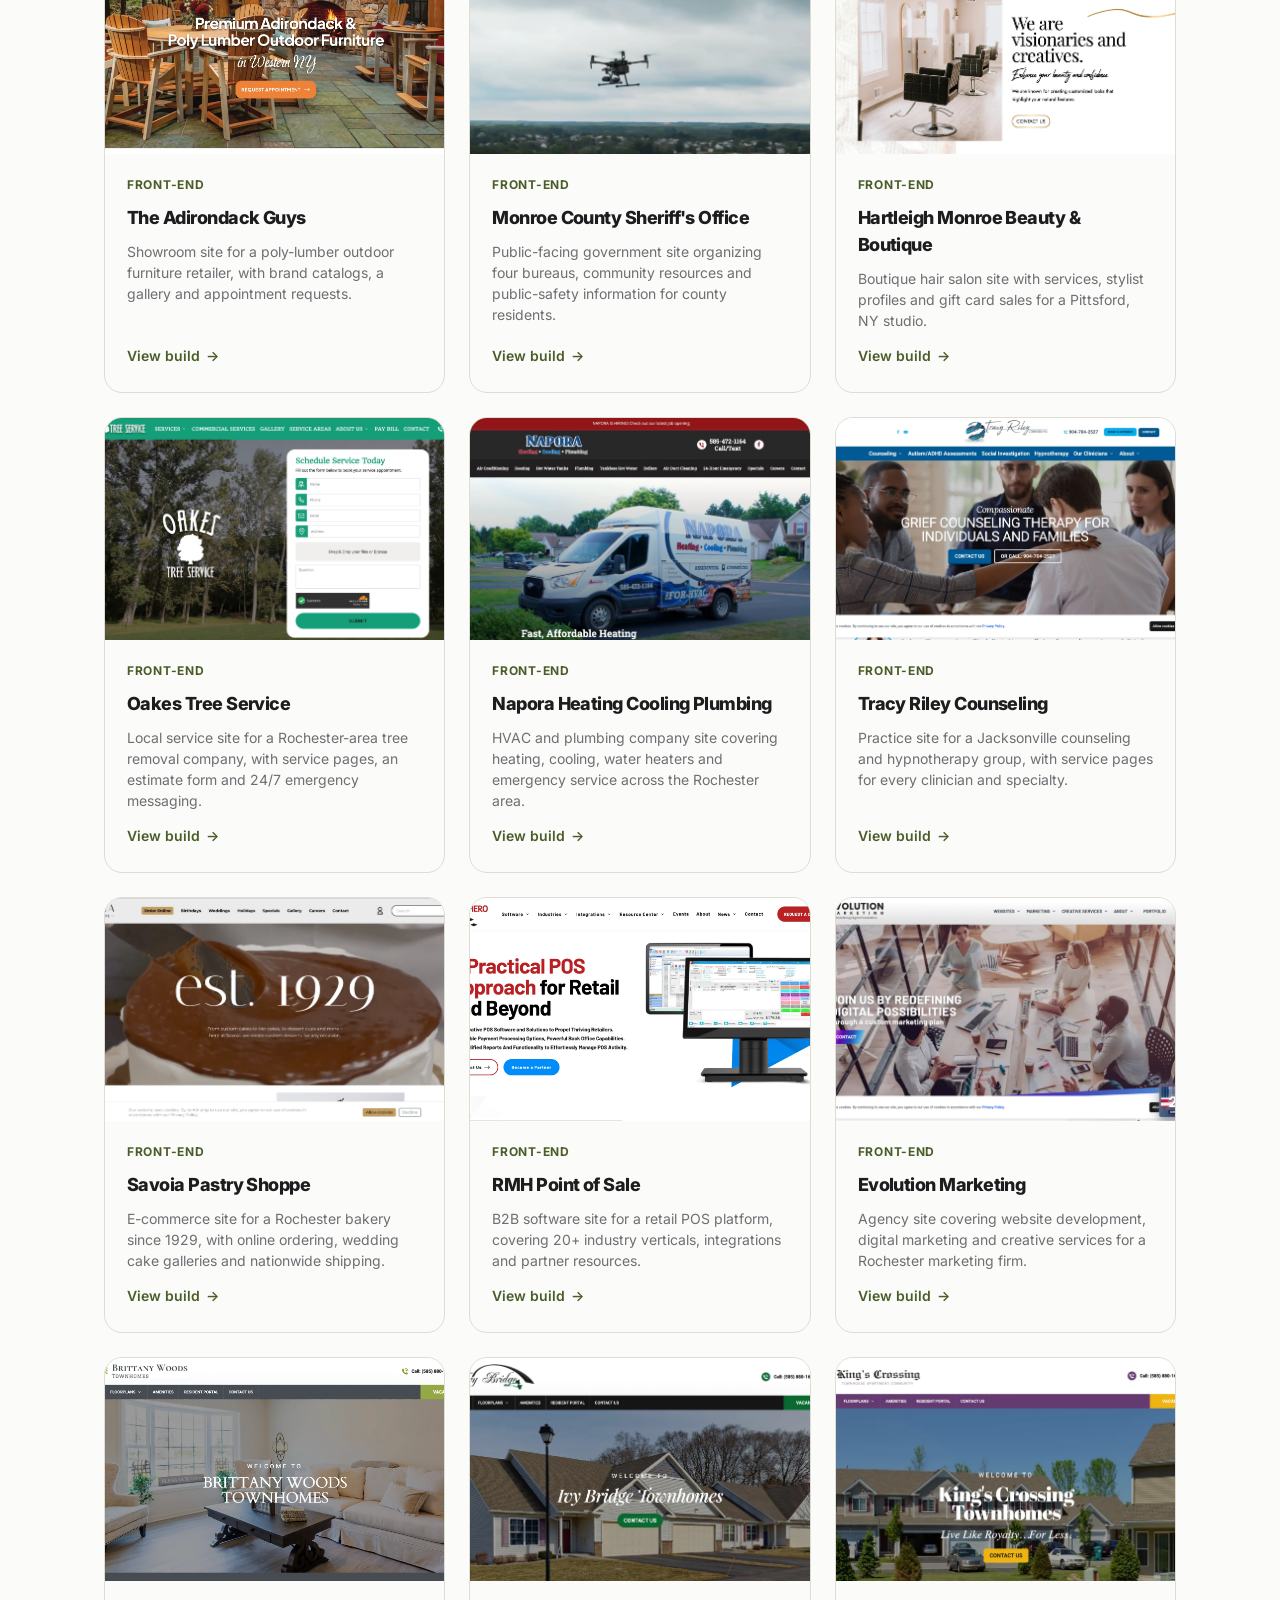
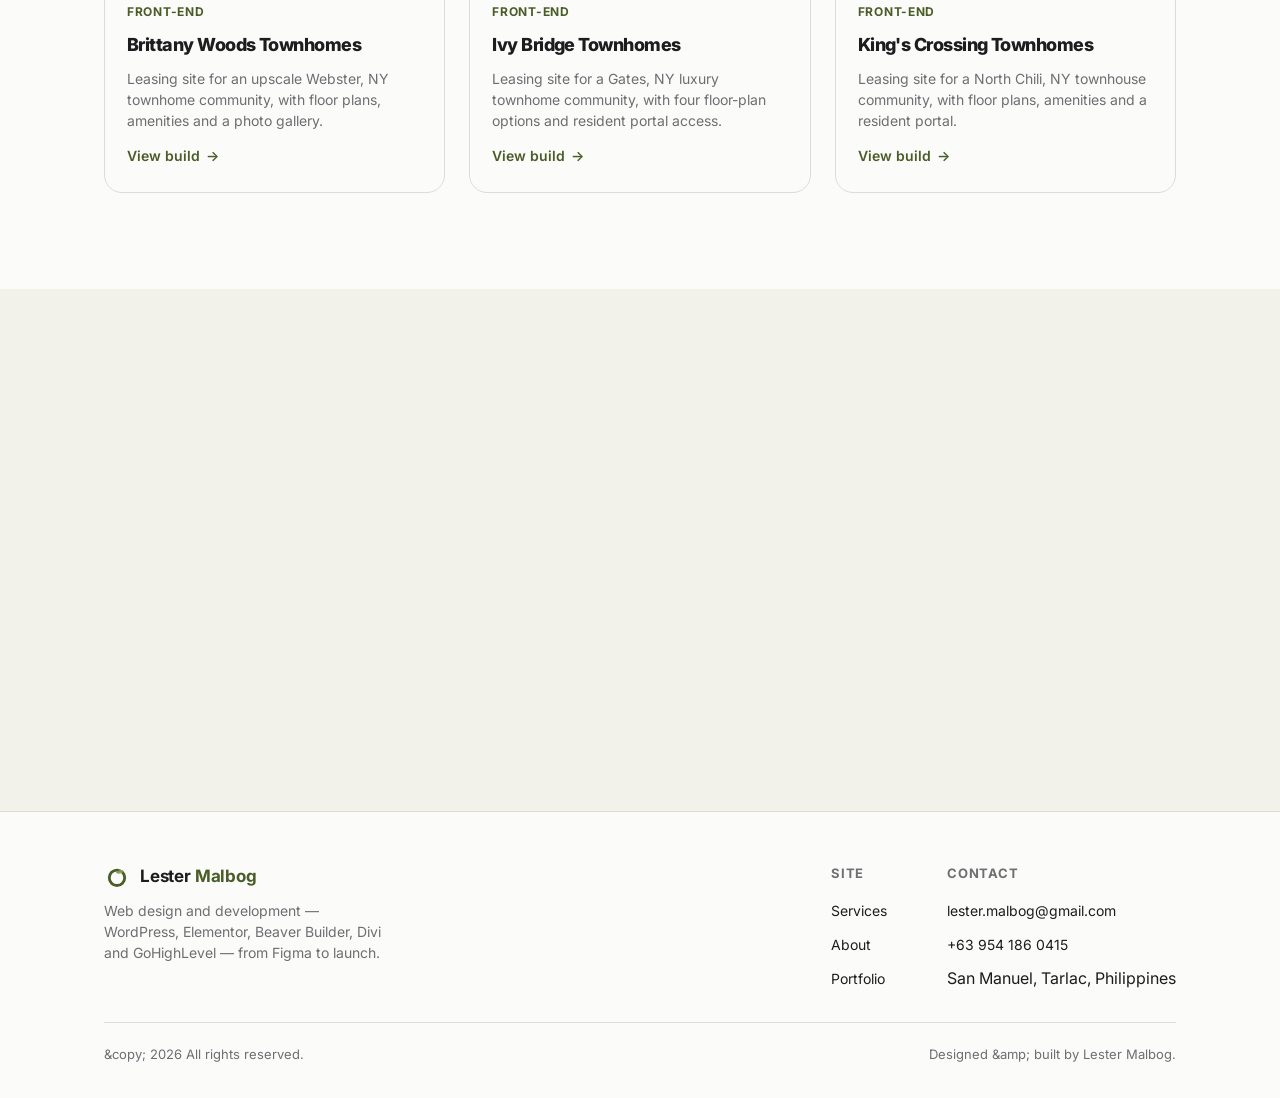
==== commit f0145607: "Update portfolio.html" ====
--- a/portfolio.html
+++ b/portfolio.html
@@ -63,7 +63,7 @@
       <p data-i18n="portfolio.cta.lede">Let's talk about your build — new site, migration, or a fix for something that isn't working right.</p>
       <div class="btn-row" style="justify-content:center;">
         <a href="mailto:lester.malbog@gmail.com" class="btn btn-primary"><span data-i18n="contact.email">Email</span> lester.malbog@gmail.com</a>
-        <a href="tel:+639541860413" class="btn btn-ghost"><span data-i18n="contact.call">Call</span> +63 954 186 0413</a>
+        <a href="tel:+639541860415" class="btn btn-ghost"><span data-i18n="contact.call">Call</span> +63 954 186 0415</a>
       </div>
     </div>
   </div>
@@ -92,7 +92,7 @@
           <h4 data-i18n="footer.contact">Contact</h4>
           <ul>
             <li><a href="mailto:lester.malbog@gmail.com">lester.malbog@gmail.com</a></li>
-            <li><a href="tel:+639541860413">+63 954 186 0413</a></li>
+            <li><a href="tel:+639541860415">+63 954 186 0415</a></li>
             <li data-i18n="footer.address">San Manuel, Tarlac, Philippines</li>
           </ul>
         </div>
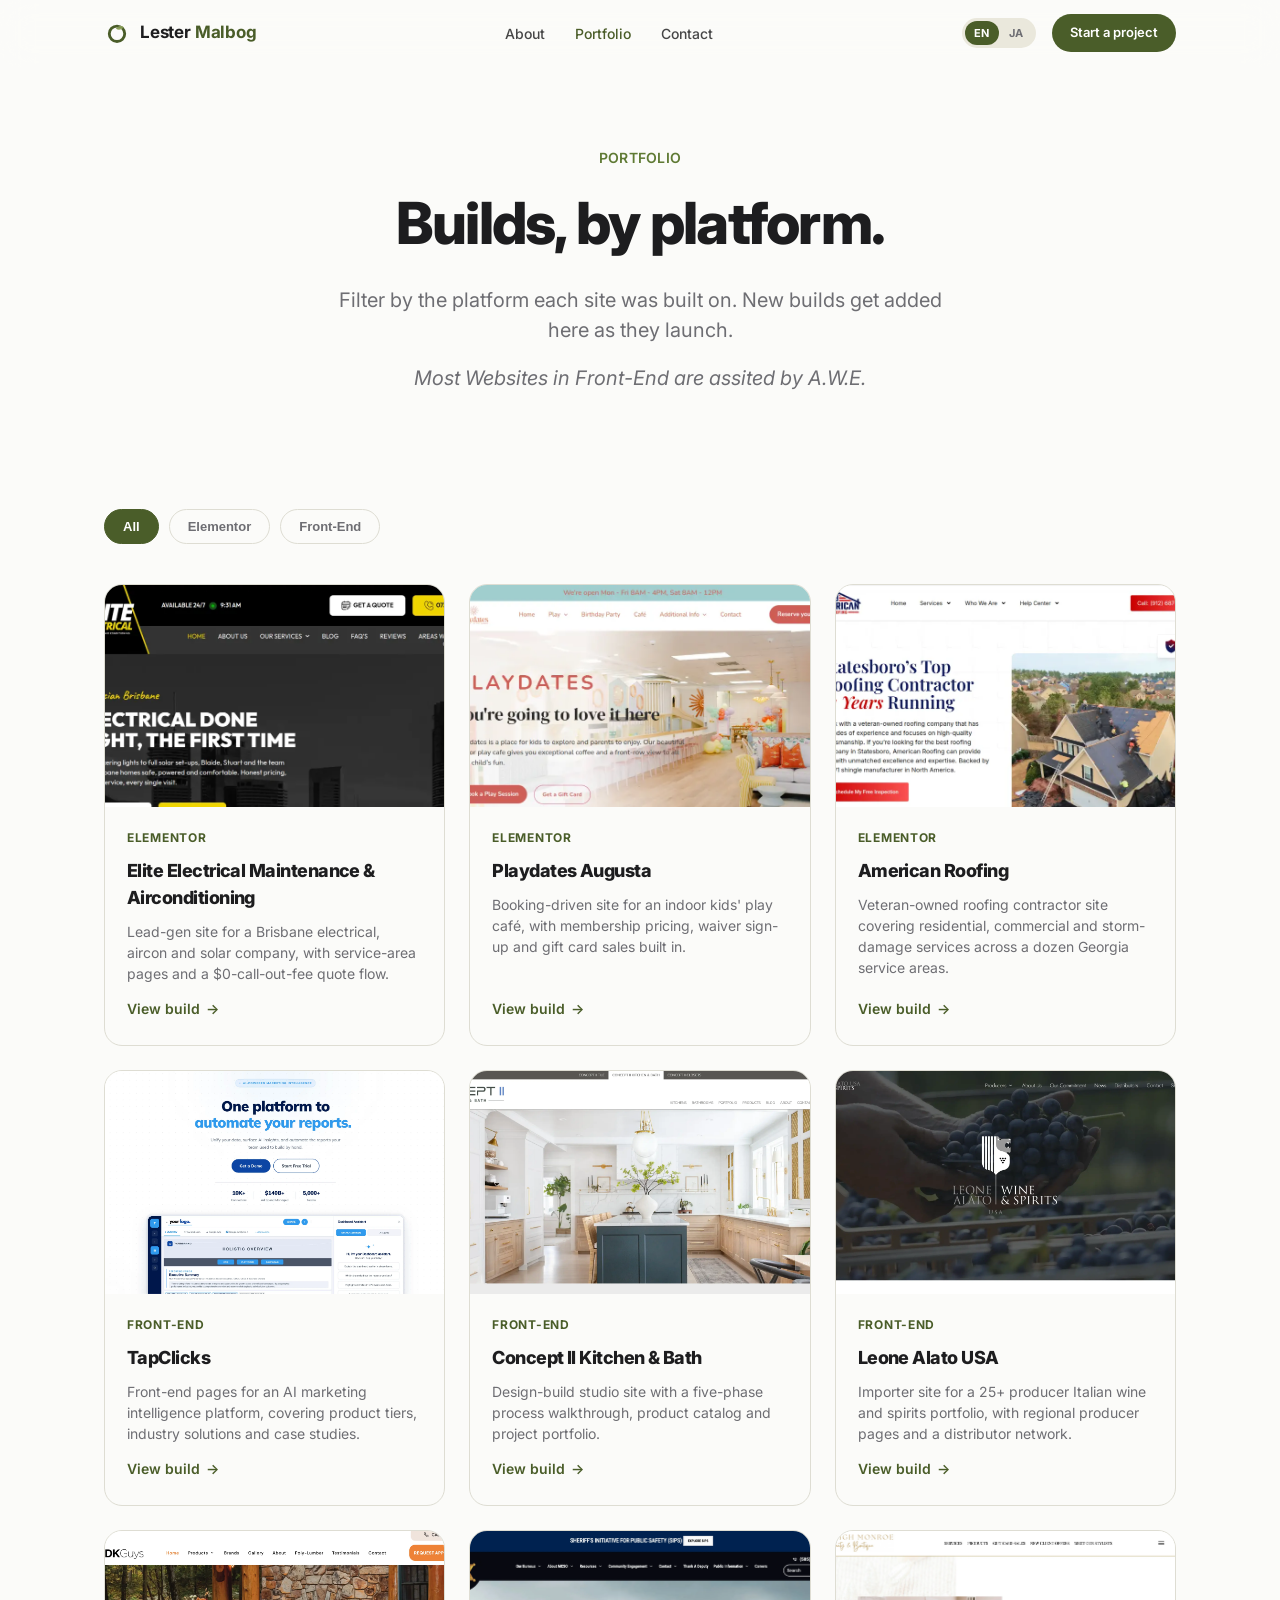
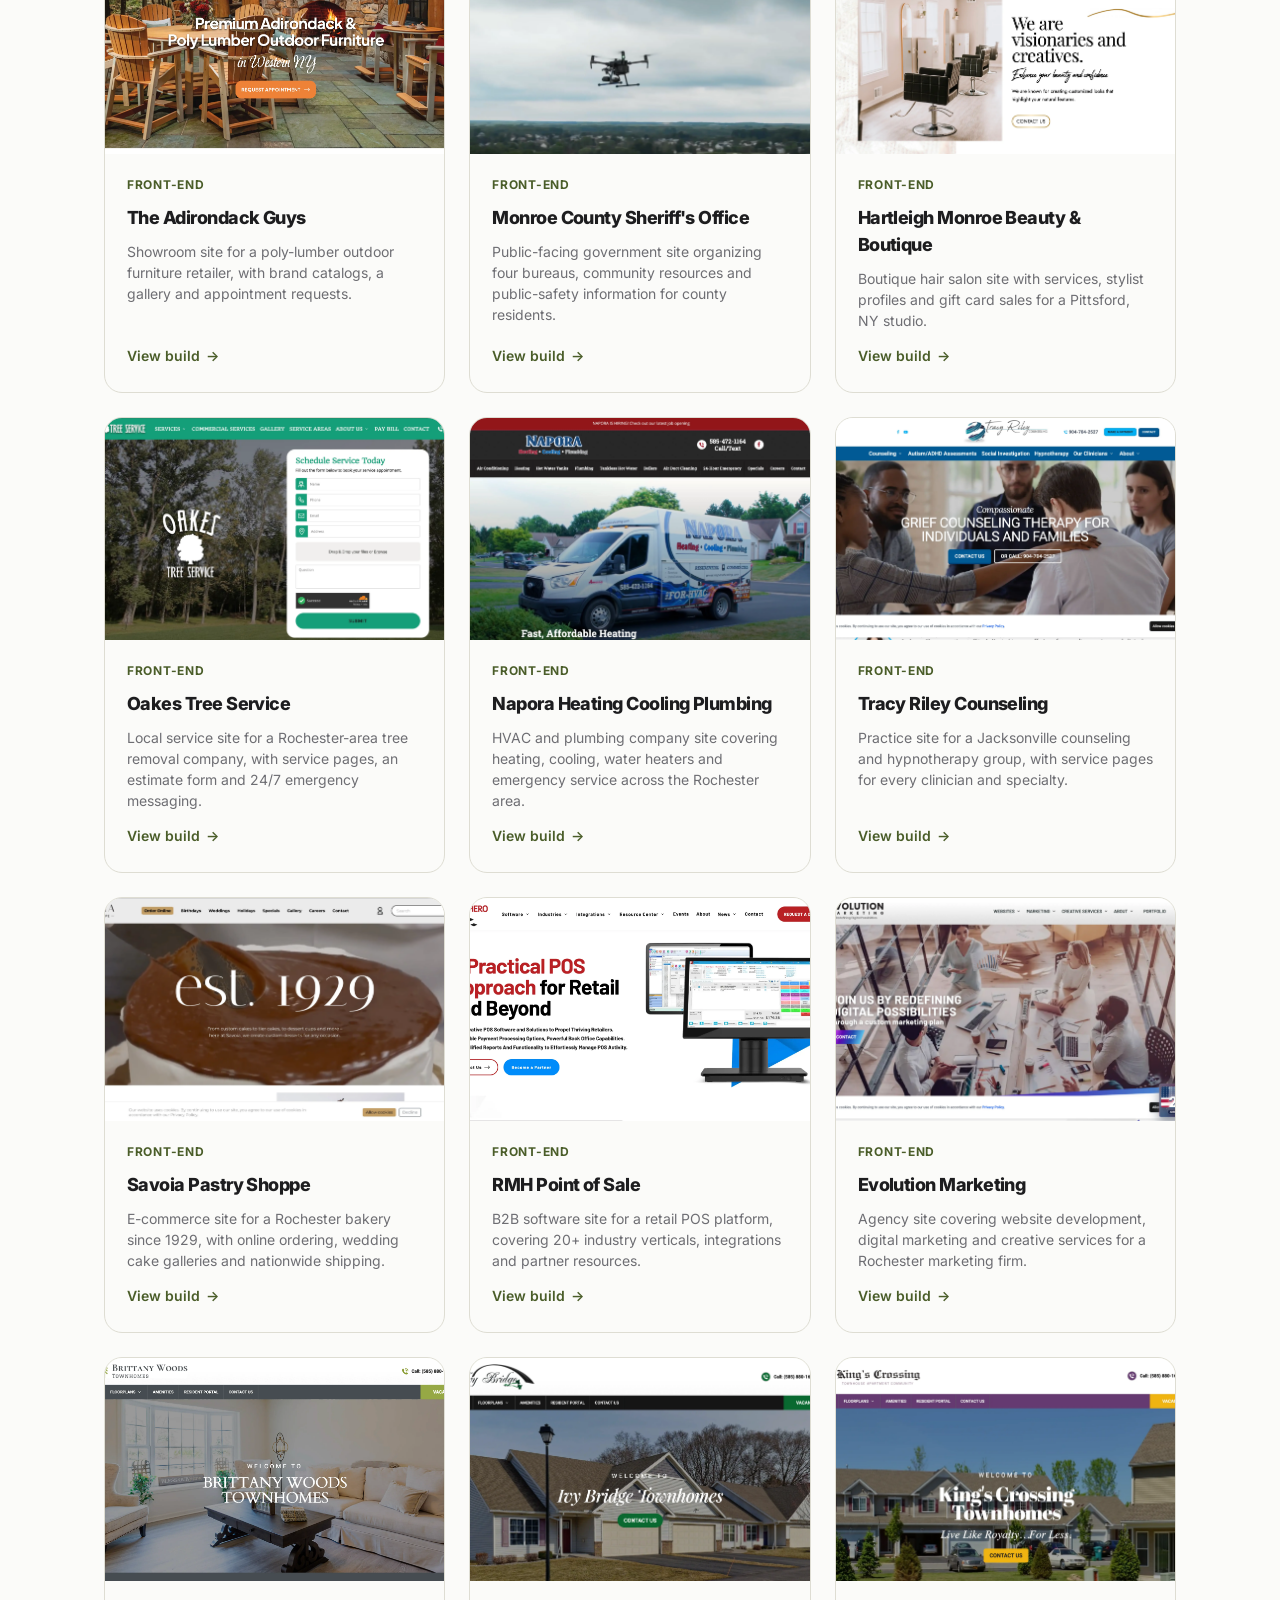
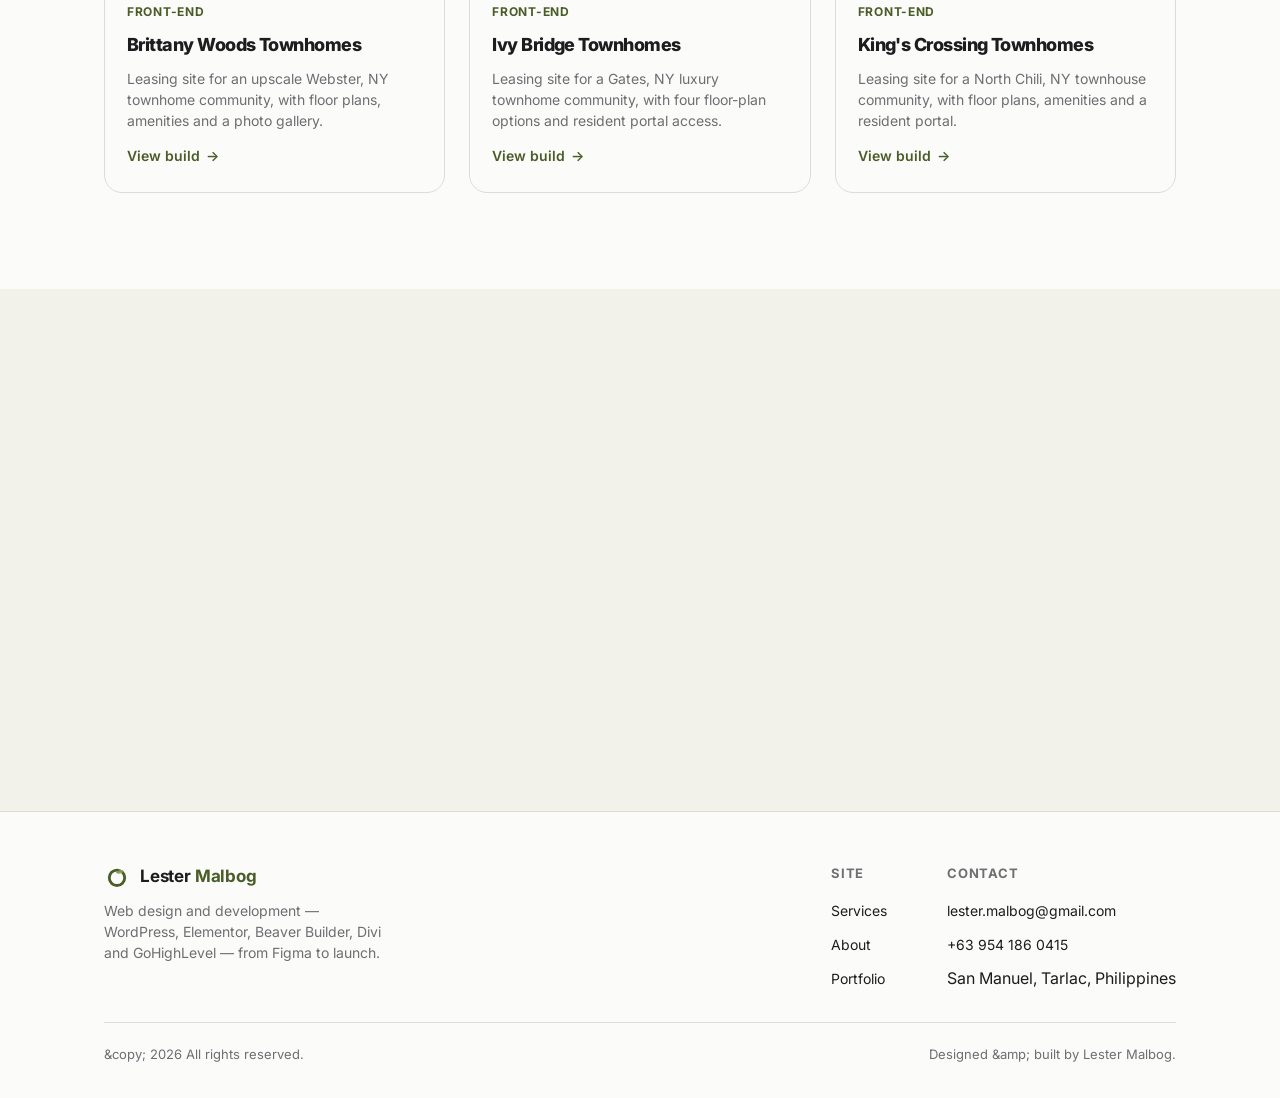
==== commit 8747a2f2: "Update portfolio.html" ====
--- a/portfolio.html
+++ b/portfolio.html
@@ -17,7 +17,7 @@
       <span class="brand-word">Lester <em>Malbog</em></span>
     </a>
     <ul class="nav-links">
-      <li><a href="index.html#services" data-i18n="nav.services">Services</a></li>
+      <!-- <li><a href="index.html#services" data-i18n="nav.services">Services</a></li> -->
       <li><a href="index.html#about" data-i18n="nav.about">About</a></li>
       <li><a href="portfolio.html" class="active" data-i18n="nav.portfolio">Portfolio</a></li>
       <li><a href="index.html#contact" data-i18n="nav.contact">Contact</a></li>
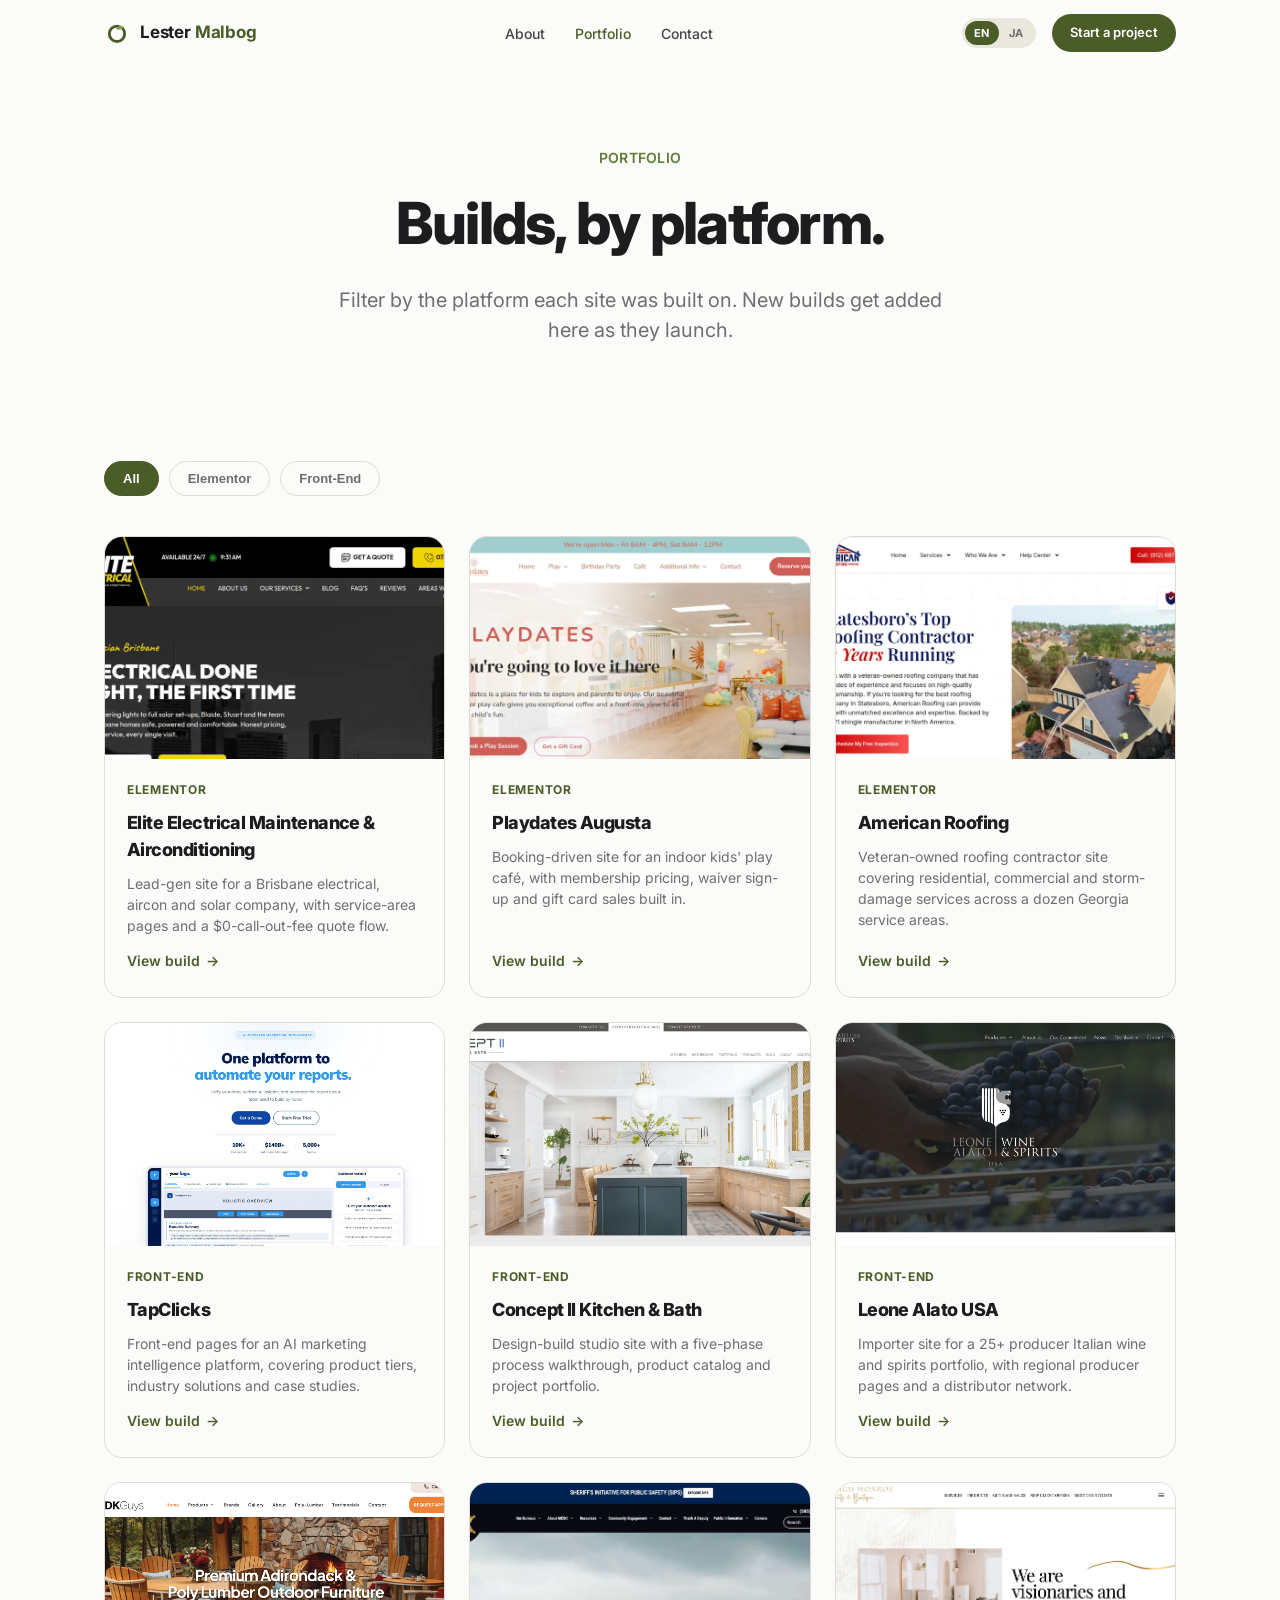
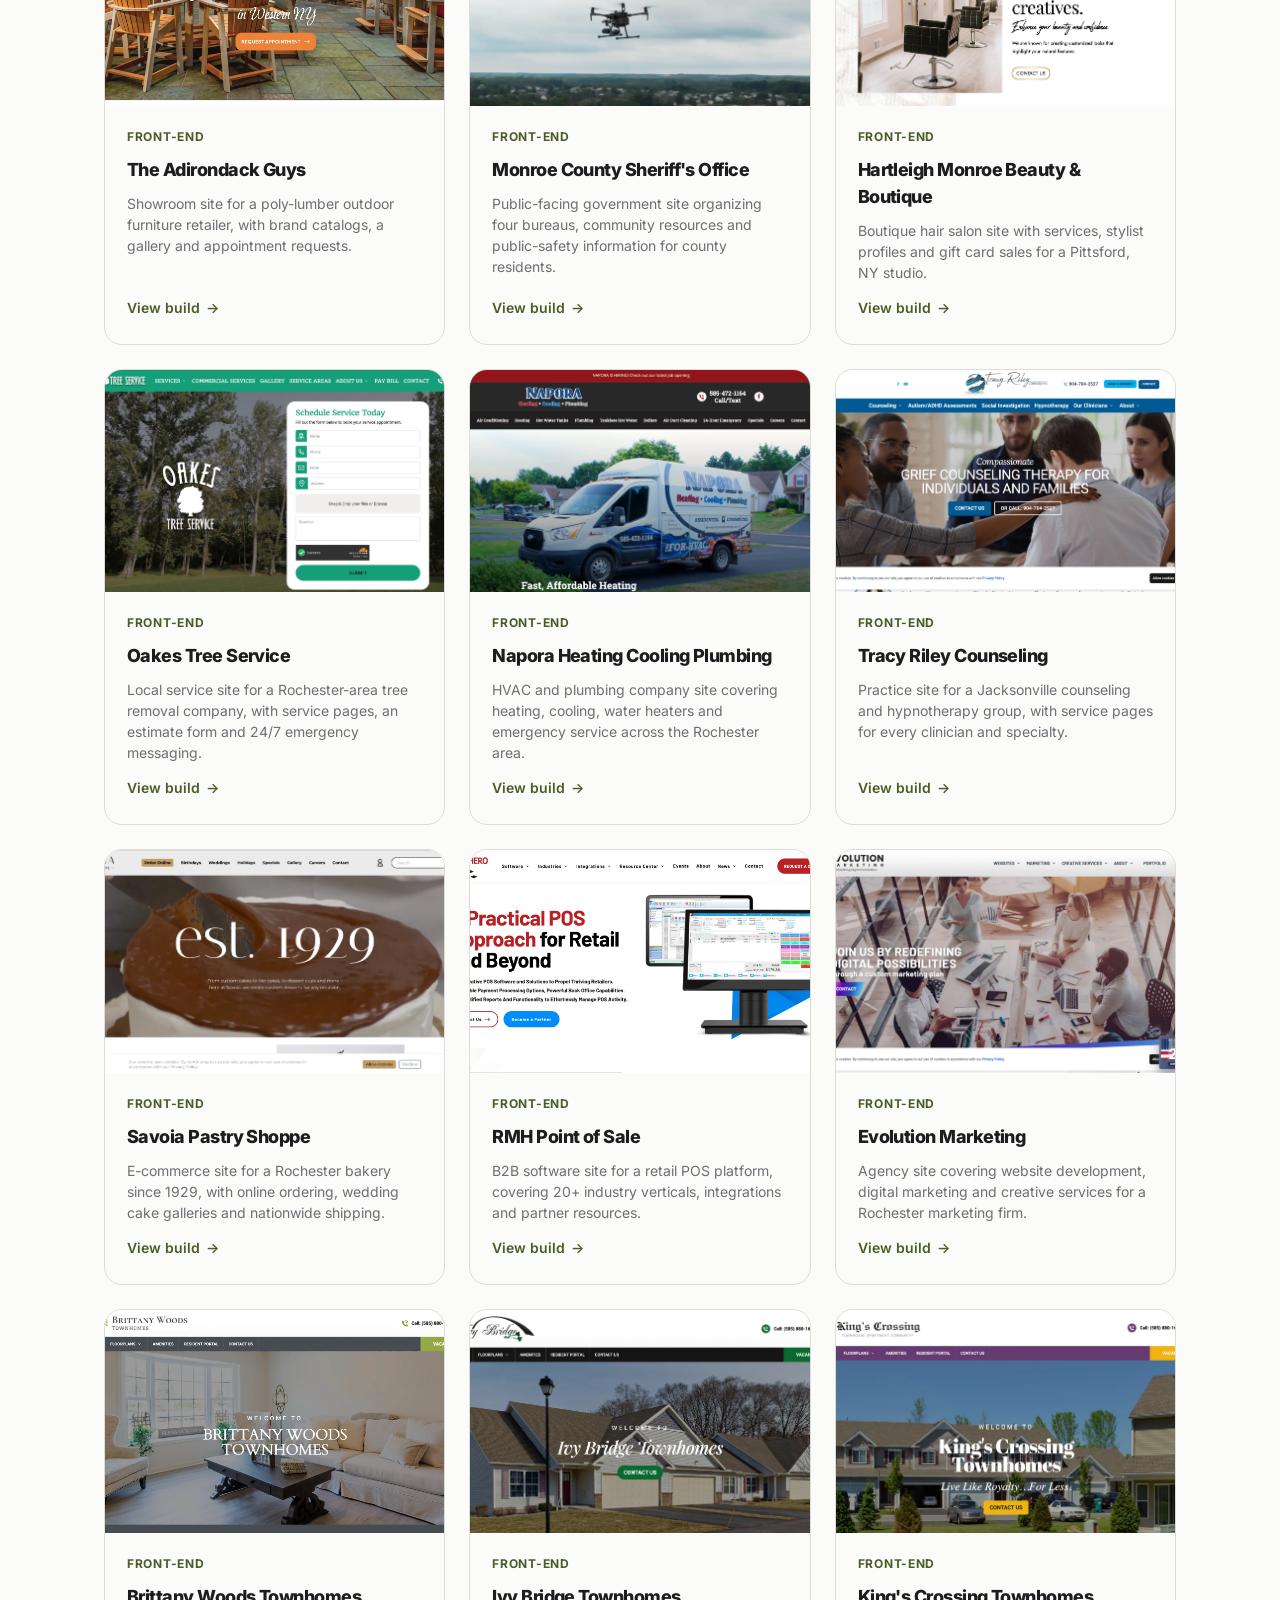
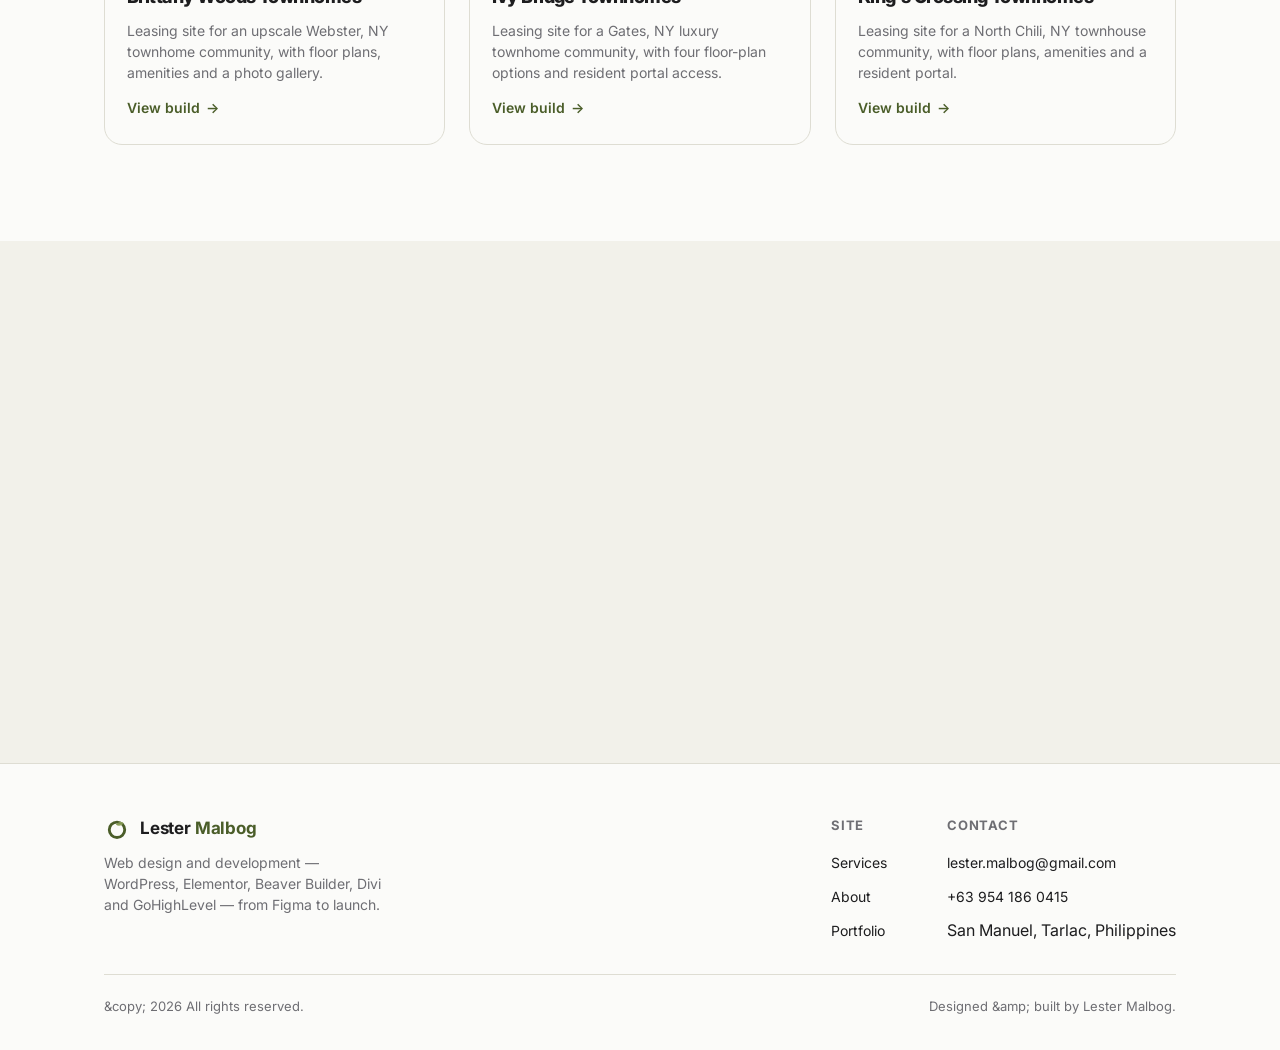
==== commit bdff0bac: "Update portfolio.html" ====
--- a/portfolio.html
+++ b/portfolio.html
@@ -45,7 +45,7 @@
     <p class="eyebrow" data-i18n="portfolio.eyebrow">PORTFOLIO</p>
     <h1 data-i18n="portfolio.h1">Builds, by platform.</h1>
     <p class="section-lede" style="margin-left:auto;margin-right:auto;text-align:center;" data-i18n="portfolio.lede1">Filter by the platform each site was built on. New builds get added here as they launch.</p>
-    <p class="section-lede" style="margin-left:auto;margin-right:auto;text-align:center;"><em data-i18n="portfolio.lede2">Most Websites in Front-End are assited by me.</em></p>
+
   </div>
 </header>
 
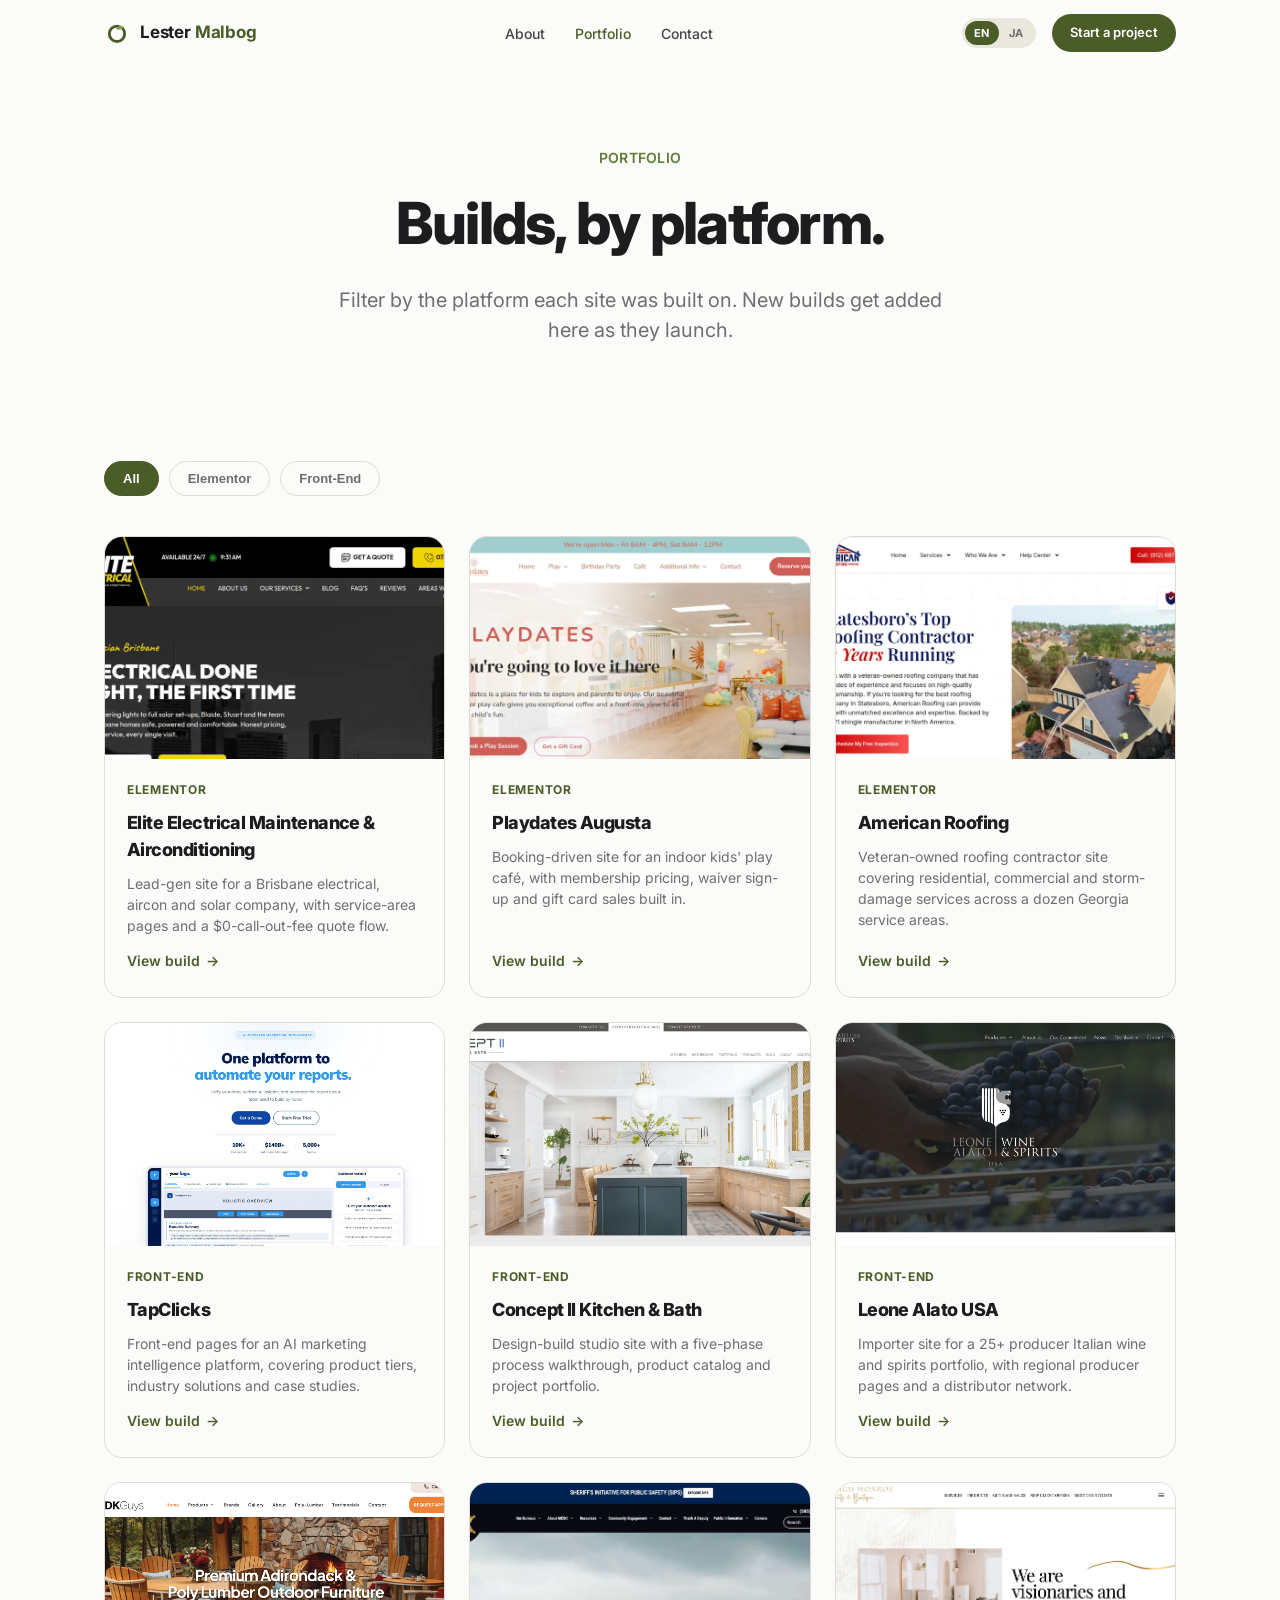
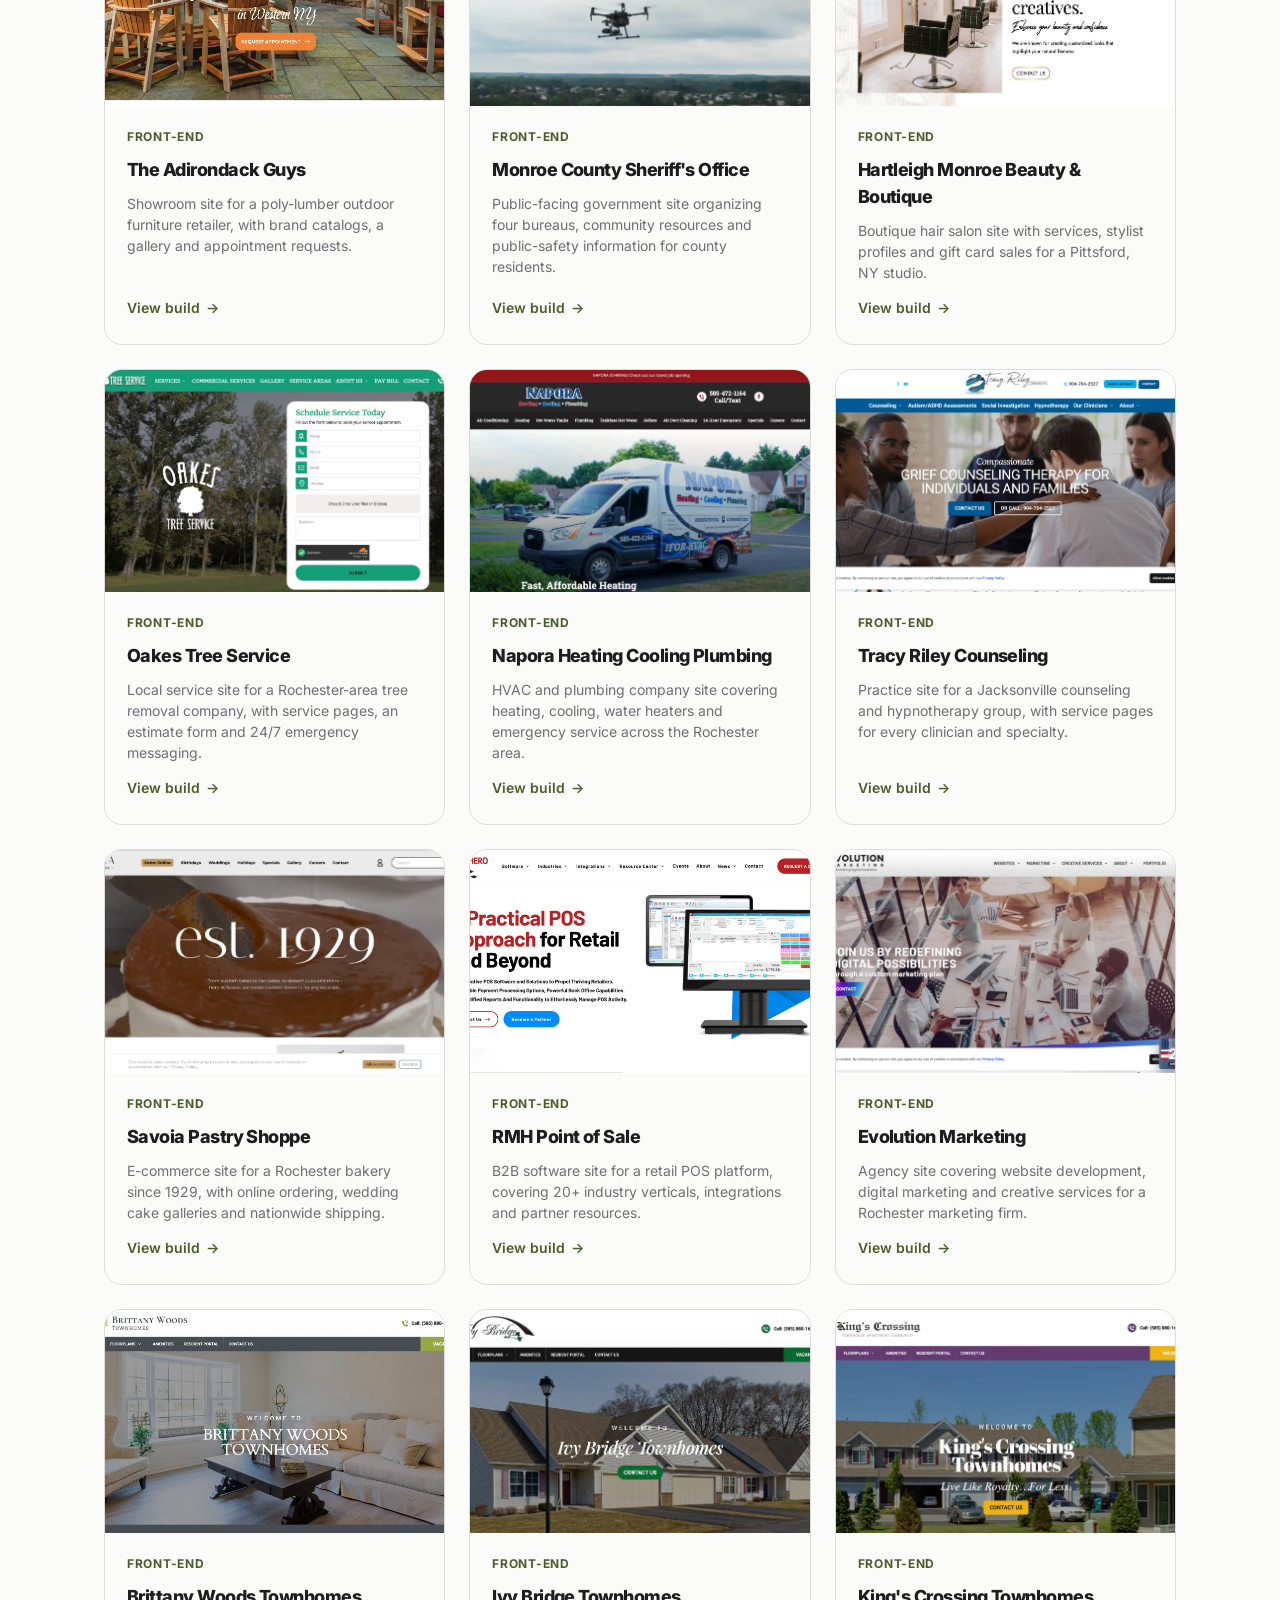
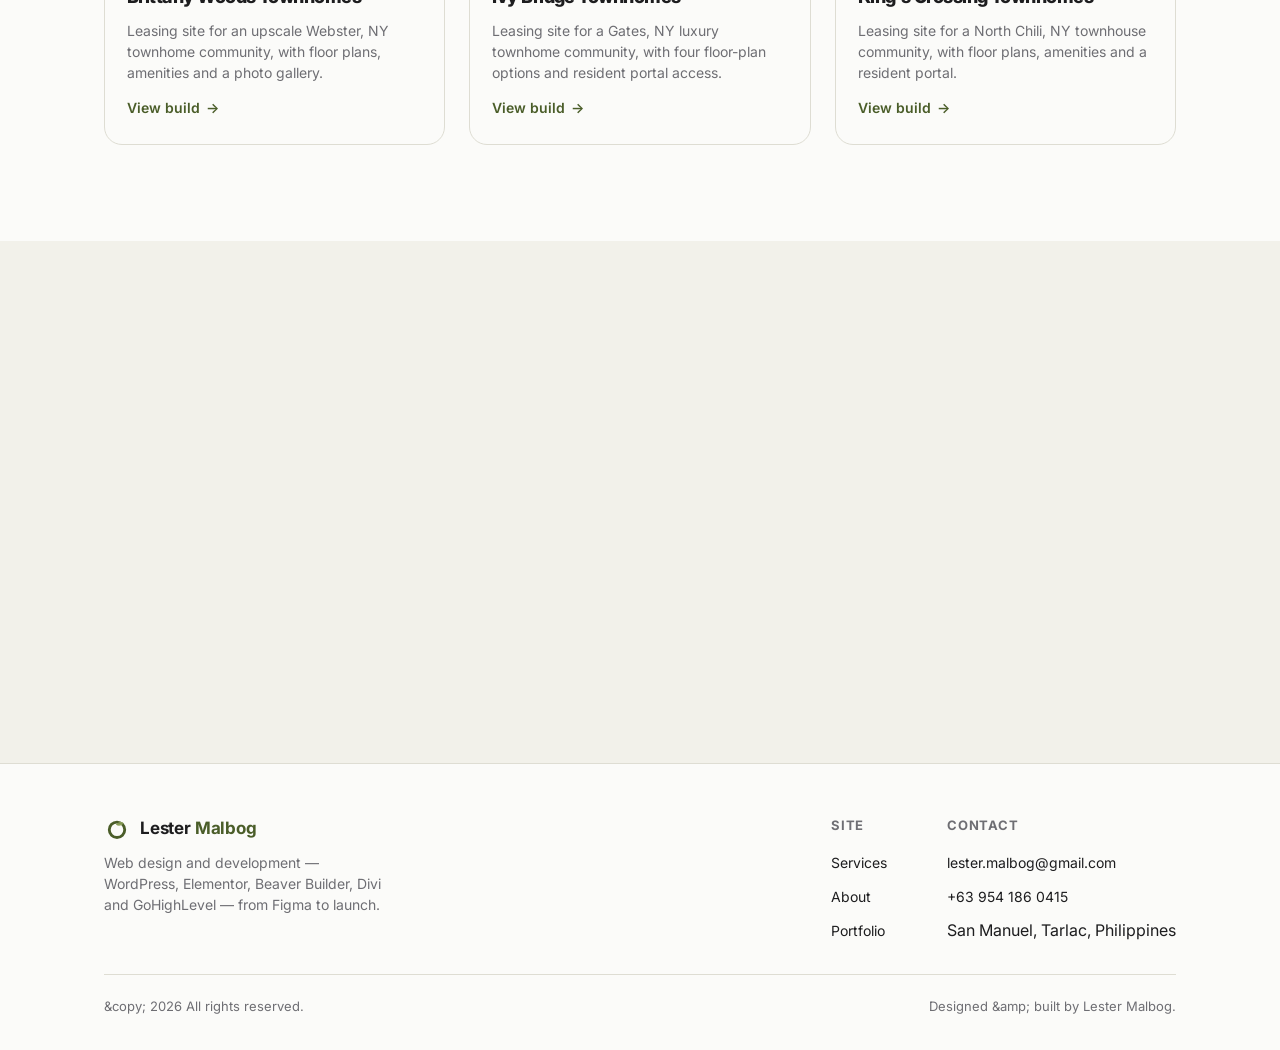
==== commit c8d0965f: "Update portfolio.html" ====
--- a/portfolio.html
+++ b/portfolio.html
@@ -3,7 +3,7 @@
 <head>
 <meta charset="UTF-8">
 <meta name="viewport" content="width=device-width, initial-scale=1.0">
-<title data-i18n="portfolio.meta.title">Portfolio — Lesster Malbog</title>
+<title data-i18n="portfolio.meta.title">Portfolio — Lester Malbog</title>
 <meta name="description" data-i18n-attr="content:portfolio.meta.description" content="A look at Olive Web Agency's recent website builds across WordPress, Elementor, Beaver Builder, Divi and GoHighLevel.">
 <link rel="icon" type="image/svg+xml" href="assets/favicon.svg">
 <link rel="stylesheet" href="css/style.css">
